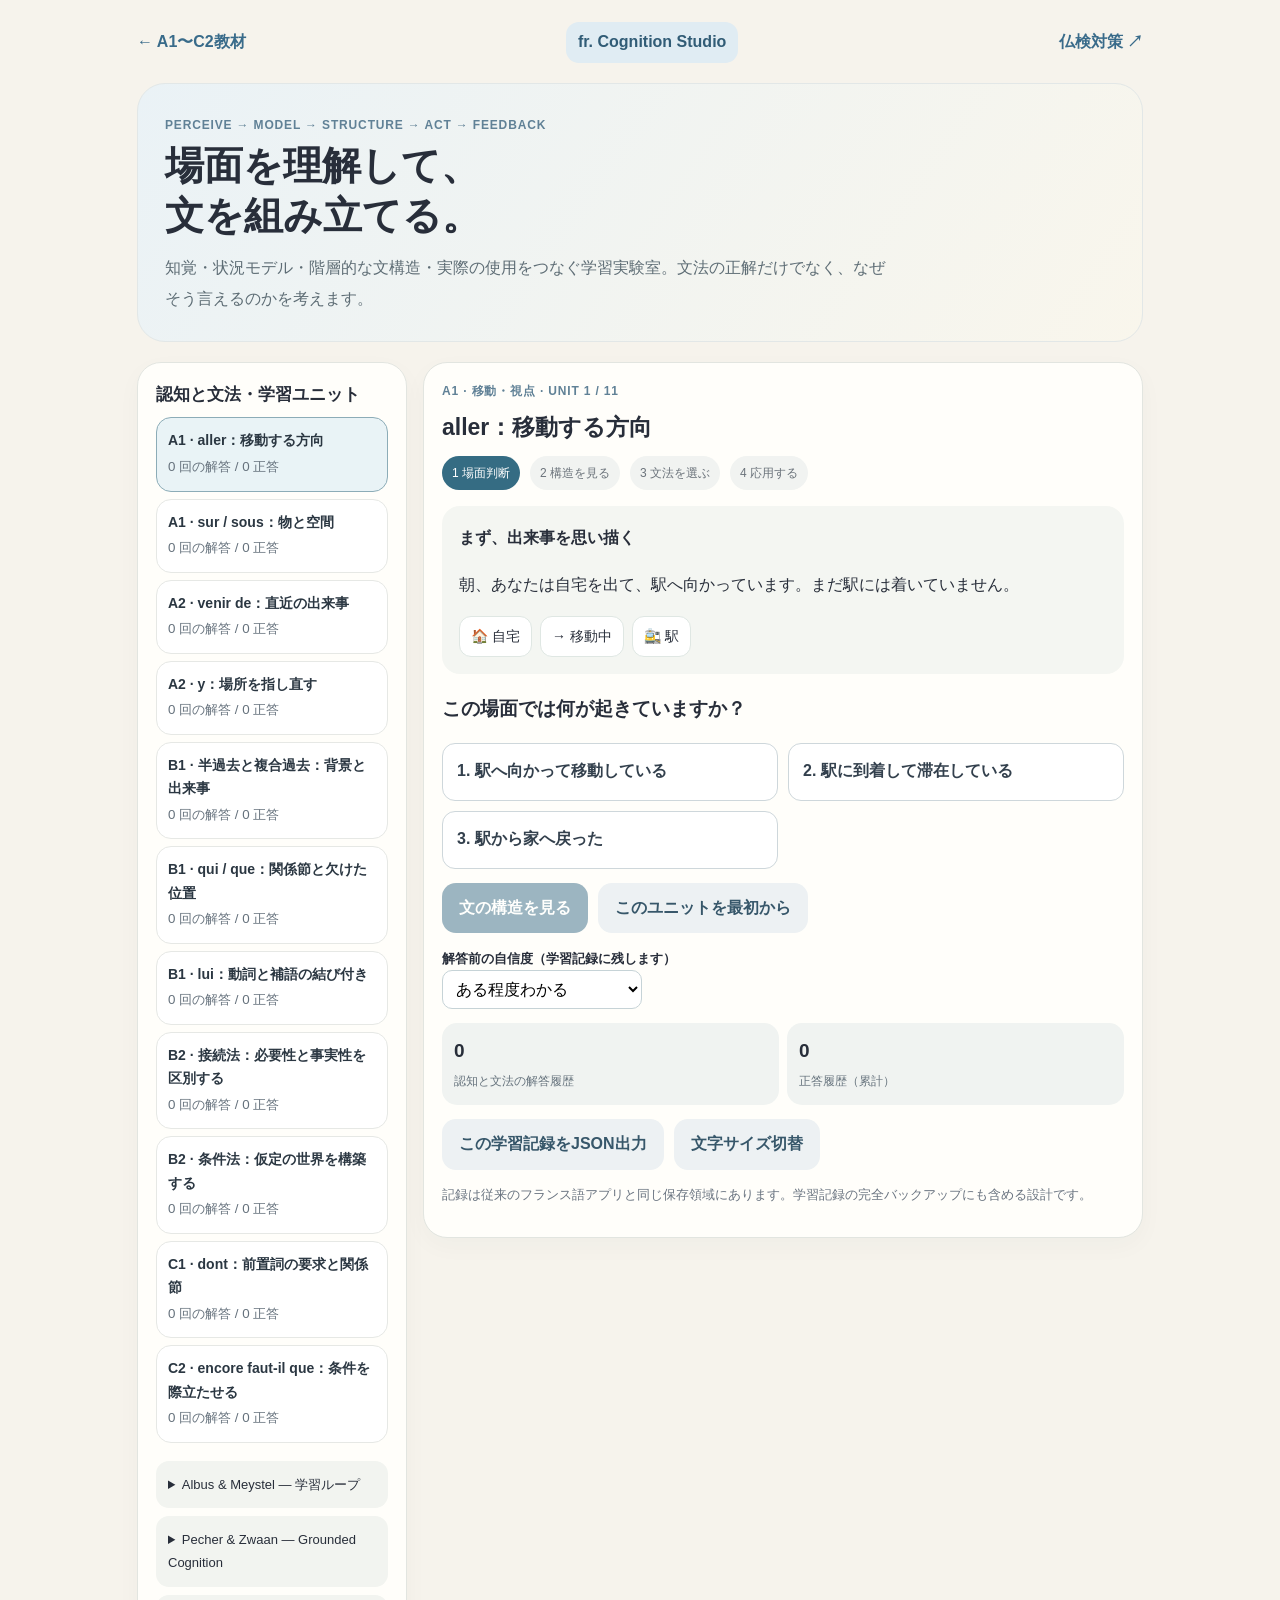
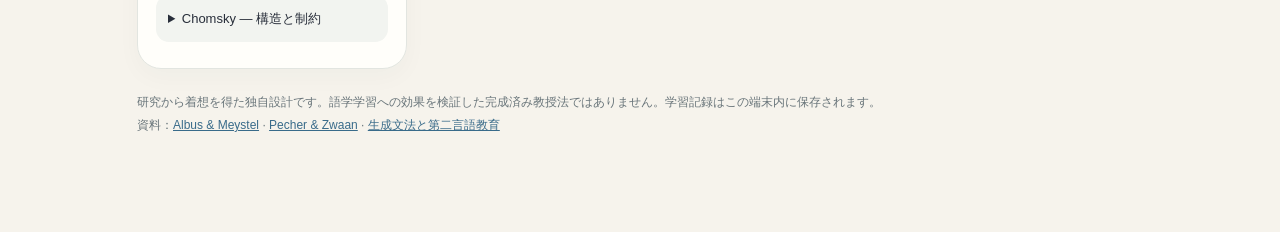
==== cognition.html @ 65e07140 "Add grounded, generative, feedback-loop Cognition Studio v0.7" ====
<!doctype html>
<html lang="ja"><head><meta charset="utf-8"><meta name="viewport" content="width=device-width, initial-scale=1, viewport-fit=cover">
<meta name="theme-color" content="#f6f3ec"><meta name="apple-mobile-web-app-capable" content="yes">
<meta name="apple-mobile-web-app-title" content="French Lab"><title>認知と文法 | French Structure Lab</title>
<link rel="manifest" href="./manifest.webmanifest"><link rel="apple-touch-icon" href="./icon-192.png"><link rel="stylesheet" href="./styles.css">
<style>
.cognition-shell{max-width:1050px;margin:0 auto;padding:22px 22px 95px}.cog-nav,.cog-actions,.cog-choice-grid,.cog-stats,.cog-step-row,.cog-tree-branches{display:flex;gap:10px;flex-wrap:wrap}.cog-nav{align-items:center;justify-content:space-between;margin-bottom:20px}.cog-nav a{color:#396b8a;text-decoration:none;font-weight:750}.cog-mark{border-radius:13px;background:#e0ecf3;color:#315c76;padding:7px 12px;font-weight:800}.cog-hero{background:linear-gradient(125deg,#eaf2f6,#f9f6ec);border:1px solid #e2e7e7;padding:27px;border-radius:28px;margin:12px 0 20px}.cog-hero h1{font-size:clamp(25px,4.5vw,39px);margin:4px 0 12px;line-height:1.28}.cog-hero p{color:#5e6d75;max-width:720px;margin:0;line-height:1.9}.cog-layout{display:grid;grid-template-columns:270px minmax(0,1fr);gap:16px;align-items:start}.cog-panel{background:#fffefa;border:1px solid #e2e5e0;border-radius:24px;padding:18px;box-shadow:0 8px 24px #24313c08}.cog-sidebar{position:sticky;top:12px}.cog-sidebar h2{font-size:17px;margin:0 0 8px}.cog-lesson{display:block;width:100%;text-align:left;border:1px solid #e6e8e5;border-radius:15px;padding:11px;margin:7px 0;background:white;color:#2b3742}.cog-lesson.active{background:#e9f3f6;border-color:#8cacb7}.cog-lesson strong{display:block;font-size:14px}.cog-lesson small{color:#65717c}.cog-stats{margin:14px 0;gap:8px}.cog-stat{background:#f0f3f1;border-radius:15px;padding:12px;flex:1;min-width:110px}.cog-stat b{display:block;font-size:19px}.cog-stat span{font-size:12px;color:#66737d}.cog-step{padding:7px 10px;border-radius:999px;background:#f1f3f1;color:#6b737b;font-size:12px}.cog-step.current{background:#356c83;color:white}.cog-step.done{background:#e4f1e9;color:#356848}.cog-eyebrow{font-size:12px;letter-spacing:.07em;color:#608196;font-weight:760}.cog-title{font-size:23px;margin:10px 0 12px;line-height:1.45}.cog-scene{background:#f4f6f2;padding:17px;border-radius:18px;margin:16px 0;line-height:1.9}.cog-route{display:flex;gap:8px;flex-wrap:wrap;align-items:center;margin-top:14px}.cog-route span{background:white;border:1px solid #dfe7e3;border-radius:12px;padding:6px 11px;font-size:14px}.cog-choice-grid{display:grid;grid-template-columns:repeat(2,minmax(0,1fr));margin:14px 0}.cog-choice{font-weight:620;text-align:left;padding:14px;background:white;border:1px solid #ced7db;border-radius:13px;color:#33404d;min-height:58px}.cog-choice:disabled{opacity:.85;cursor:default}.cog-choice.correct{border-color:#6eab8d;background:#edf8ef}.cog-choice.wrong{border-color:#cf8c87;background:#fff0ef}.cog-feedback{padding:15px;border-radius:17px;background:#e9f2f2;margin:15px 0;line-height:1.85}.cog-feedback.bad{background:#fff2e9}.cog-tree{border:1px solid #bfd2dc;padding:14px;border-radius:19px;background:#f4f8fb;margin:16px 0}.cog-tree-title{text-align:center;font-weight:800;padding:6px}.cog-tree-branches{justify-content:center}.cog-node{flex:1;min-width:150px;background:white;border:1px solid #cddde6;border-radius:13px;padding:12px}.cog-node strong{display:block;color:#3c6985;font-size:13px}.cog-node span{font-size:16px}.cog-nested{margin-top:10px;border-left:3px solid #93aec0;padding:8px 12px;background:#edf3f7;border-radius:8px;font-size:13px}.cog-question{font-size:23px;font-weight:680;line-height:1.65;margin:18px 0}.cog-note{color:#6a7480;font-size:13px;line-height:1.8}.cog-btn{border:none;border-radius:14px;padding:12px 17px;background:#3b6d87;color:white;font-weight:750}.cog-btn.secondary{background:#edf1f3;color:#37576a}.cog-btn:disabled{opacity:.5;cursor:not-allowed}.cog-mini-label{font-size:13px;margin-top:15px;display:block;font-weight:700}.cog-confidence{padding:9px;border-radius:10px;border:1px solid #c6d3d7;background:white;min-width:200px}.cog-footer{color:#69757a;margin-top:22px;font-size:12px;line-height:1.9}.cog-footer a{color:#396b8a}.cog-badge{display:inline-block;background:#e7efeb;padding:5px 10px;border-radius:999px;font-size:12px}.cog-empty{padding:22px;text-align:center;color:#6b737b}.cog-large .cog-choice,.cog-large .cog-scene,.cog-large .cog-node,.cog-large .cog-feedback{font-size:19px}.cog-large .cog-question{font-size:29px}.cog-principles{margin-top:18px;font-size:13px;line-height:1.8}.cog-principles details{background:#f2f4f0;border-radius:13px;padding:12px;margin:8px 0}@media(max-width:760px){.cog-layout{grid-template-columns:1fr}.cog-sidebar{position:static}.cog-lesson-grid{display:grid;grid-template-columns:repeat(2,minmax(0,1fr));gap:6px}.cog-lesson{margin:2px 0}.cognition-shell{padding:14px 12px 90px}.cog-panel{padding:15px}.cog-hero{padding:18px}.cog-choice-grid{grid-template-columns:1fr}.cog-title{font-size:20px}.cog-question{font-size:21px}}@media(max-width:380px){.cog-lesson-grid{grid-template-columns:1fr}}
</style></head><body><div class="cognition-shell"><nav class="cog-nav"><a href="./index.html">← A1〜C2教材</a><span class="cog-mark">fr. Cognition Studio</span><a href="./exam.html">仏検対策 ↗</a></nav>
<section class="cog-hero"><span class="cog-eyebrow">PERCEIVE → MODEL → STRUCTURE → ACT → FEEDBACK</span><h1>場面を理解して、<br>文を組み立てる。</h1><p>知覚・状況モデル・階層的な文構造・実際の使用をつなぐ学習実験室。文法の正解だけでなく、なぜそう言えるのかを考えます。</p></section>
<div class="cog-layout"><aside class="cog-panel cog-sidebar"><h2>認知と文法・学習ユニット</h2><div id="lessonList" class="cog-lesson-grid"></div><div class="cog-principles">
<details><summary>Albus &amp; Meystel — 学習ループ</summary><p>感覚入力を読み取り、世界のモデルを作り、重要な情報を判断し、行動を選び、結果で更新するモデルを教材設計に応用します。人間の脳の処理を忠実に再現するものではありません。</p></details>
<details><summary>Pecher &amp; Zwaan — Grounded Cognition</summary><p>意味を感覚・身体・状況・社会的な文脈に結び付けて考える研究を、場面推定と視点変更の課題に応用します。すべての概念が身体感覚だけで理解できるという立場は取りません。</p></details>
<details><summary>Chomsky — 構造と制約</summary><p>文を主語句・述部・補文などの階層として示し、代名詞や関係節の依存関係を確かめます。これは生成文法から着想を得た教材で、生成文法全体や生得説を証明するものではありません。</p></details></div></aside>
<main class="cog-panel" id="cogMain" aria-live="polite"></main></div>
<footer class="cog-footer">研究から着想を得た独自設計です。語学学習への効果を検証した完成済み教授法ではありません。学習記録はこの端末内に保存されます。<br>
資料：<a href="https://www.nist.gov/publications/engineering-mind-introduction-science-intelligent-systems" target="_blank" rel="noopener">Albus &amp; Meystel</a> ·
<a href="https://www.cambridge.org/core/books/grounding-cognition/E322E21124B7DEB879293E6F64DEC70B" target="_blank" rel="noopener">Pecher &amp; Zwaan</a> ·
<a href="https://www.cambridge.org/core/services/aop-cambridge-core/content/view/EB424744392C0A6BBF40671EAF3527FD/9781139524605c2_p25-48_CBO.pdf/universal_grammar_and_the_learning_and_teaching_of_second_languages.pdf" target="_blank" rel="noopener">生成文法と第二言語教育</a>
</footer></div><script id="lessonData" type="application/json">[{"id":"a1-aller","level":"A1","title":"aller：移動する方向","focus":"移動・視点","scene":"朝、あなたは自宅を出て、駅へ向かっています。まだ駅には着いていません。","sceneEn":"You leave home and are heading toward the station. You have not arrived.","route":["🏠 自宅","→ 移動中","🚉 駅"],"world":["駅へ向かって移動している","駅に到着して滞在している","駅から家へ戻った"],"worldCorrect":0,"worldWhy":"出発地・移動方向・到着の有無を区別します。aller はある地点へ向かう運動を表し、位置にいることとは異なります。","subject":"Je","verb":"vais à la gare","inner":"[動詞 vais] ＋ [方向を示す前置詞句 à la gare]","rule":"主語 je と動詞 aller の現在形 vais が対応します。文は単語を順に並べるだけでなく、主語句と述部で構成されます。","test":"Je ___ à la gare.","options":["vais","va","allons","vont"],"answer":0,"testWhy":"je の現在形は vais。va は il/elle、allons は nous、vont は ils/elles に対応します。","transfer":"今度は友人と一緒に駅へ向かいます。","transferQ":"Nous ___ à la gare.","transferOptions":["vais","allez","allons","vont"],"transferAnswer":2,"transferWhy":"状況の方向は同じでも、主語を nous に変えると動詞は allons に変わります。"},{"id":"a1-sur","level":"A1","title":"sur / sous：物と空間","focus":"空間の関係","scene":"本は机の上に置いてあります。机の中や下にはありません。","sceneEn":"A book lies on top of a table, not below or inside it.","route":["📗 本","⬇ 接触","🪑 机の上面"],"world":["本は机の上にある","本は机の下にある","本は机の内部にある"],"worldCorrect":0,"worldWhy":"位置関係を頭の中で作ってから前置詞を選びます。視覚的な配置を使いますが、実際に身体を動かすことを必須にはしません。","subject":"Le livre","verb":"est sur la table","inner":"[être] ＋ [位置を示す前置詞句 sur la table]","rule":"sur はこの文で「上に」を表す前置詞です。前置詞句全体が位置の情報を担います。","test":"Le livre est ___ la table.","options":["sous","sur","dans","de"],"answer":1,"testWhy":"机の上面に置かれているので sur。sous は下、dans は内部を表します。","transfer":"今度は猫が椅子の下にいます。","transferQ":"Le chat est ___ la chaise.","transferOptions":["sur","vers","sous","chez"],"transferAnswer":2,"transferWhy":"空間関係が「下」に変わるので sous を使います。"},{"id":"a2-venir-de","level":"A2","title":"venir de：直近の出来事","focus":"時間・視点","scene":"マリーは数秒前にドアを閉めたところです。今はもう閉まっています。","sceneEn":"Marie closed the door a few seconds ago. It is now closed.","route":["🚪 開いていた","→ 閉めた","● 今"],"world":["今まさに閉め終えた","明日ドアを閉めるつもり","毎日ドアを閉めている"],"worldCorrect":0,"worldWhy":"行為の時間的位置を、過去の一点と現在の関係から把握します。venir de + 不定詞 は「〜したところ」を表します。","subject":"Marie","verb":"vient de fermer la porte","inner":"[vient de] ＋ [不定詞 fermer] ＋ [目的語 la porte]","rule":"venir de は直近の過去を表す構文です。この用法は「どこかから来る」という空間移動の意味ではありません。","test":"Marie ___ de fermer la porte.","options":["va","vient","veut","est"],"answer":1,"testWhy":"venir de + 不定詞 の venir は主語 Marie に合わせて vient となります。","transfer":"自分たちが、ちょうど作業を終えたと伝えます。","transferQ":"Nous ___ de terminer.","transferOptions":["venons","allons","sommes","voulons"],"transferAnswer":0,"transferWhy":"主語 nous なので venons de + 不定詞 を使います。"},{"id":"a2-y","level":"A2","title":"y：場所を指し直す","focus":"参照・場所","scene":"以前行ったパリへ、明日もう一度行く予定です。会話ではすでに「パリ」という場所が共有されています。","sceneEn":"You plan to return to Paris tomorrow. Both speakers already know the place being discussed.","route":["🧑 話し手","→ 明日","🇫🇷 Paris"],"world":["すでに話題になった場所を再び指す","人に手紙を渡す","一部の数量を取り出す"],"worldCorrect":0,"worldWhy":"y の参照先は前に出てきた場所 à Paris です。参照する対象を頭の中で保持します。","subject":"J’","verb":"y retourne demain","inner":"[場所代名詞 y] ＋ [動詞 retourne]","rule":"y は多くの場合 à + 場所などを受けます。ここでは Je retourne à Paris → J’y retourne と言い換えます。","test":"Je retourne à Paris. J’___ retourne demain.","options":["en","y","le","lui"],"answer":1,"testWhy":"à Paris を受ける場所代名詞は y。en は一般に de + 名詞句や数量などを受け、lui は間接目的語の人を受けます。","transfer":"今度はリヨンへ行く話です。","transferQ":"Nous allons à Lyon. Nous ___ allons demain.","transferOptions":["les","lui","en","y"],"transferAnswer":3,"transferWhy":"à Lyon を受ける y は活用動詞 allons の前に置かれます。"},{"id":"b1-aspect","level":"B1","title":"半過去と複合過去：背景と出来事","focus":"時間の構造","scene":"あなたが部屋に入った、その瞬間にも彼女はずっと読書していました。","sceneEn":"She was already reading when you entered the room.","route":["📖 読書が続く","● 入室","📖 読書が続く"],"world":["読書中に入室という出来事が起きた","入室のあとで読書を始めた","読書と入室がどちらも明日の予定だ"],"worldCorrect":0,"worldWhy":"時間軸に「継続していた背景」と「一点の出来事」を同時に置きます。","subject":"Quand je suis entré","verb":"elle lisait","inner":"[従属節：入室した出来事] ＋ [主節：進行中の背景]","rule":"ここでは入室を複合過去 suis entré、すでに進んでいた読書を半過去 lisait で表します。ただし時制選択は文脈と視点に依存します。","test":"Quand je suis entré, elle ___ son livre.","options":["lira","lisait","lit","aura lu"],"answer":1,"testWhy":"入室時にも読書が続いていたという状況なので、背景を表す半過去 lisait が適切です。","transfer":"読書が続いている間に、電話が一度鳴った場面です。","transferQ":"Elle lisait quand le téléphone ___.","transferOptions":["sonnera","sonnait","a sonné","sonne"],"transferAnswer":2,"transferWhy":"継続的な背景 lisait の途中で一度鳴った出来事を複合過去 a sonné で表します。"},{"id":"b1-relative","level":"B1","title":"qui / que：関係節と欠けた位置","focus":"階層・統語","scene":"あなたが面白いと思った小説は、友人があなたに薦めてくれた本です。","sceneEn":"The interesting novel is the one your friend recommended to you.","route":["📕 le roman","↙ 何を薦めた？","👤 tu m’as conseillé __"],"world":["薦めた対象が小説である","小説が誰かを推薦した","小説が場所を表す"],"worldCorrect":0,"worldWhy":"主節の主語である小説が、関係節の中では conseiller の直接目的語に当たることを区別します。","subject":"Le roman que tu m’as conseillé","verb":"est passionnant","inner":"[名詞句 le roman [関係節 que tu m’as conseillé __]] ＋ [述部 est passionnant]","rule":"関係節の内部には「何を薦めたのか」という直接目的語の位置があります。主語に相当する qui と、直接目的語に相当する que を構造で区別します。","test":"Le roman ___ tu m’as conseillé est passionnant.","options":["dont","qui","que","où"],"answer":2,"testWhy":"tu が薦めた対象を指す直接目的語なので que。qui はこの文の関係節主語には対応しません。","transfer":"今度は人物が自分で話している場面です。","transferQ":"La personne ___ parle est ma sœur.","transferOptions":["qui","que","dont","où"],"transferAnswer":0,"transferWhy":"関係節内で話す人が主語なので qui を使います。"},{"id":"b1-lui","level":"B1","title":"lui：動詞と補語の結び付き","focus":"代名詞の統語","scene":"あなたは昨日ポールに話しかけたかったが、実際にはまだ彼に話していません。","sceneEn":"You still have not spoken to Paul, though you wanted to.","route":["🧑 私","parler à","👤 Paul"],"world":["話す相手を間接目的語で示す","本を直接目的語で示す","場所を y で示す"],"worldCorrect":0,"worldWhy":"parler à Paul の à Paul は「誰に」に当たる補語です。人の間接目的語をどこで受けるか追います。","subject":"Je","verb":"ne lui ai pas encore parlé","inner":"[ne] [間接目的語 lui] [助動詞 ai] [pas encore] [過去分詞 parlé]","rule":"複合過去で間接目的語代名詞 lui は助動詞の前に置かれます。否定 ne...pas はここでは活用した助動詞を挟みます。","test":"Je ne ___ ai pas encore parlé.","options":["le","lui","y","en"],"answer":1,"testWhy":"parler à Paul → lui parler。直接目的語 le ではなく間接目的語 lui を使います。","transfer":"今度はポールに昨日手紙を書いたことを伝えます。","transferQ":"Je ___ ai écrit hier.","transferOptions":["en","le","lui","y"],"transferAnswer":2,"transferWhy":"écrire à Paul → lui écrire。書いた対象が手紙、相手がポールです。"},{"id":"b2-subj","level":"B2","title":"接続法：必要性と事実性を区別する","focus":"法・話者の態度","scene":"友人に『明日は必ず来てほしい』と伝えています。単なる予定の説明ではありません。","sceneEn":"You are expressing a requirement that your friend come tomorrow, not simply describing a scheduled fact.","route":["🎯 必要性","→ 主節","来ることを求める"],"world":["来ることを必要条件として求める","来たという事実だけを報告する","過去の反復行為を述べる"],"worldCorrect":0,"worldWhy":"話者の必要性・要求という態度を、従属節の出来事の実現状況と区別します。","subject":"Il","verb":"faut que tu viennes demain","inner":"[主節 Il faut] ＋ [補文 que [tu viennes demain]]","rule":"非人称表現 il faut que の後は通常、接続法です。Chomsky的な構造表示では主節と補文を分けて扱いますが、教育上の分類であり理論の直接証明ではありません。","test":"Il faut que tu ___ demain.","options":["viendras","viens","viennes","viendrais"],"answer":2,"testWhy":"il faut que の補文には venir の接続法現在 viennes を使います。","transfer":"今度は『彼は疲れているのに働き続ける』という譲歩です。","transferQ":"Bien qu’il ___ fatigué, il continue.","transferOptions":["est","soit","sera","serait"],"transferAnswer":1,"transferWhy":"bien que は通常接続法を導き、être の接続法現在は soit です。"},{"id":"b2-conditional","level":"B2","title":"条件法：仮定の世界を構築する","focus":"可能世界・時制","scene":"今は忙しくて旅行に行けません。もし時間があれば出発するのに、と想像します。","sceneEn":"You are busy now and cannot travel, but imagine having enough time.","route":["現実：忙しい","⇢ 仮定世界","旅行に出発"],"world":["現在の事実と異なる状況を仮定する","確実な明日の予定を述べる","昨日実際に出発したと報告する"],"worldCorrect":0,"worldWhy":"現実と仮定の二つの状況モデルを区別します。状況モデルの違いが時制・法の選択に関係します。","subject":"Si j’avais du temps","verb":"je partirais","inner":"[条件節 si ＋ 半過去 avais] ＋ [帰結節 条件法現在 partirais]","rule":"現在の反事実的仮定では、典型的に si + 半過去、帰結節に条件法現在を使います。","test":"Si j’avais du temps, je ___.","options":["partirai","partais","partirais","suis parti"],"answer":2,"testWhy":"現在の非現実的な仮定の帰結なので partirais が適切です。partirai は単純未来です。","transfer":"今、私たちにもっと時間があれば美術館へ行けると想像します。","transferQ":"Si nous avions plus de temps, nous ___ au musée.","transferOptions":["irons","allons","allions","irions"],"transferAnswer":3,"transferWhy":"仮定節 avions（半過去）に対応し、帰結に aller の条件法現在 irions を使います。"},{"id":"c1-dont","level":"C1","title":"dont：前置詞の要求と関係節","focus":"統語依存","scene":"あなたが話題にしているプロジェクトについて、計画がとても野心的だと伝えます。","sceneEn":"You describe the project you are talking about as ambitious.","route":["📁 le projet","parler de __","💬 話題"],"world":["parler de の de に対応する対象を関係化する","誰が話すかを関係化する","場所を関係化する"],"worldCorrect":0,"worldWhy":"動詞 parler がここでは de を要求することを把握し、その依存関係を保ちます。","subject":"Le projet dont je parle","verb":"est ambitieux","inner":"[名詞句 le projet [関係節 dont je parle __]] ＋ [述部 est ambitieux]","rule":"parler de ce projet の de ce projet を関係化すると dont を使えます。語順だけでなく、動詞と補語の関係が手掛かりです。","test":"Le projet ___ je parle est ambitieux.","options":["que","dont","qui","où"],"answer":1,"testWhy":"parler de → dont。que は直接目的語であり、ここで要求される de を表せません。","transfer":"ある女性が忘れられない決定について語ります。","transferQ":"La décision ___ elle se souvient a changé sa vie.","transferOptions":["dont","où","qui","que"],"transferAnswer":0,"transferWhy":"se souvenir de cette décision → dont elle se souvient。de に対応する関係代名詞が必要です。"},{"id":"c2-encore","level":"C2","title":"encore faut-il que：条件を際立たせる","focus":"論証・補文構造","scene":"研究の結果は期待できそうですが、方法が信頼できなければ結論は出せません。","sceneEn":"Research results look promising, but a reliable method is still required.","route":["📈 有望な結果","＋ 必要条件","🔬 方法の信頼性"],"world":["主張に不可欠な条件を追加する","結論が無条件に確実だと断定する","過去の事実だけを列挙する"],"worldCorrect":0,"worldWhy":"言語表現を、議論上の『必要条件の提示』という役割に結び付けます。","subject":"Encore faut-il","verb":"que la méthode soit fiable","inner":"[主節：倒置された encore faut-il] ＋ [補文 que la méthode soit fiable]","rule":"encore faut-il que は『さらに〜であることが必要だ』と条件を付ける表現です。補文には通常接続法を用います。","test":"Encore faut-il que la méthode ___ fiable.","options":["est","sera","soit","serait"],"answer":2,"testWhy":"faut-il que に続く補文は接続法で、être の接続法現在は soit です。","transfer":"今度は、結果が再現可能であることが必要条件です。","transferQ":"Encore faut-il que les résultats ___ reproductibles.","transferOptions":["sont","soient","seront","seraient"],"transferAnswer":1,"transferWhy":"補文の主語 les résultats は複数なので、接続法現在 soient を使います。"}]</script><script>
"use strict";
(function(){
var KEY="french-structure-lab:v1:";
var lessons=JSON.parse(document.getElementById("lessonData").textContent);
var byId={};lessons.forEach(function(x){byId[x.id]=x});
function read(k,f){try{var v=localStorage.getItem(KEY+k);return v?JSON.parse(v):f}catch(e){return f}}
function save(k,v){try{localStorage.setItem(KEY+k,JSON.stringify(v));return true}catch(e){return false}}
function e(s){return String(s==null?"":s).replace(/[&<>"']/g,function(c){return {"&":"&amp;","<":"&lt;",">":"&gt;",'"':"&quot;","'":"&#39;"}[c]})}
var log=read("cognitionAttempts",[]);if(!Array.isArray(log))log=[];
var active=read("cognitionActive",null);
if(!active||!byId[active.id]||active.step<0||active.step>4){active={id:lessons[0].id,step:0,selected:null,confidence:"medium"}}
var main=document.getElementById("cogMain");
function current(){return byId[active.id]}
function persist(){save("cognitionActive",active)}
function eventsFor(id){return log.filter(function(x){return x.id===id})}
function renderList(){var html="";lessons.forEach(function(l){var a=eventsFor(l.id),pass=a.filter(function(x){return x.correct}).length;html+='<button type="button" class="cog-lesson'+(active.id===l.id?' active':'')+'" data-lesson="'+e(l.id)+'"><strong>'+e(l.level)+' · '+e(l.title)+'</strong><small>'+a.length+' 回の解答 / '+pass+' 正答</small></button>'});document.getElementById("lessonList").innerHTML=html}
function choices(options,correct){var out='<div class="cog-choice-grid">';options.forEach(function(s,i){var chosen=active.selected===i;var cls=active.selected===null?"":i===correct?" correct":chosen?" wrong":"";out+='<button type="button" data-choice="'+i+'" class="cog-choice'+cls+'" '+(active.selected!==null?"disabled":"")+'> '+(i+1)+'. '+e(s)+'</button>'});return out+'</div>'}
function steps(){var labels=["場面判断","構造を見る","文法を選ぶ","応用する"];return '<div class="cog-step-row">'+labels.map(function(v,i){return '<span class="cog-step'+(active.step===i?' current':i<active.step?' done':'')+'">'+(i+1)+' '+v+'</span>'}).join("")+'</div>'}
function feedback(correct,why){if(active.selected===null)return "";var ok=active.selected===correct;return '<div role="status" class="cog-feedback'+(ok?'':' bad')+'"><strong>'+(ok?'✓ 状況・構造の判断が合っています':'↺ ここは再確認しましょう')+'</strong><div>'+e(why)+'</div></div>'}
function nextButton(label){return '<div class="cog-actions"><button type="button" class="cog-btn" id="cogNext" '+(active.step!==1&&active.selected===null?"disabled":"")+'>'+e(label)+'</button><button type="button" class="cog-btn secondary" id="cogReset">このユニットを最初から</button></div>'}
function recommendation(){
  var recent=eventsFor(active.id).slice(-3);
  if(recent.some(function(x){return !x.correct||x.confidence==="low"}))return {id:active.id,reason:"このユニットに誤答または低い自信度が記録されました。少し間隔を置いて再挑戦してください。"};
  var unseen=lessons.find(function(x){return eventsFor(x.id).length===0});
  if(unseen)return {id:unseen.id,reason:"まだ学んでいない構造を次に試します。"};
  var oldest=lessons.slice().sort(function(a,b){var ax=eventsFor(a.id).slice(-1)[0],bx=eventsFor(b.id).slice(-1)[0];return String(ax&&ax.at||"").localeCompare(String(bx&&bx.at||""))})[0];
  return {id:oldest.id,reason:"最後の練習から最も時間が経ったユニットを復習します。"};
}
function summary(){var a=eventsFor(active.id),latest=a.slice(-3),success=latest.filter(function(x){return x.correct}).length,rec=recommendation();return '<div class="cog-eyebrow">LESSON COMPLETED</div><h2 class="cog-title">状況から文の構造へ</h2><p>このユニットは終了しました。場面判断、文法選択、別場面への応用を記録しました。</p><div class="cog-stats"><div class="cog-stat"><b>'+latest.length+'</b><span>今回の記録件数</span></div><div class="cog-stat"><b>'+success+'</b><span>直近3件の正答</span></div></div><p class="cog-note">単発の正答率は語学能力や理論の正しさの証拠ではありません。誤答・自信度を振り返り、後日異なる場面で再挑戦してください。</p><div class="cog-feedback"><strong>次の学習提案（ルールベース）</strong><p>'+e(rec.reason)+'</p></div><div class="cog-actions"><button type="button" class="cog-btn" data-lesson="'+e(rec.id)+'">推薦された練習へ</button><button type="button" class="cog-btn secondary" id="cogReset">もう一度練習</button><button type="button" class="cog-btn secondary" id="cogDownload">記録JSONを書き出す</button></div>'}
function tree(l){return '<div class="cog-tree"><div class="cog-tree-title">文 (Clause) ─ 意味のあるまとまりで読む</div><div class="cog-tree-branches"><div class="cog-node"><strong>主語句・先行する句</strong><span>'+e(l.subject)+'</span></div><div class="cog-node"><strong>述部・補文</strong><span>'+e(l.verb)+'</span></div></div><div class="cog-nested">'+e(l.inner)+'</div></div>'}
function render(){
var l=current();renderList();document.body.classList.toggle("cog-large",read("largeText",false)===true);
var h='<div class="cog-eyebrow">'+e(l.level)+' · '+e(l.focus)+' · UNIT '+(lessons.indexOf(l)+1)+' / '+lessons.length+'</div><h2 class="cog-title">'+e(l.title)+'</h2>'+steps();
if(active.step===0){h+='<div class="cog-scene"><strong>まず、出来事を思い描く</strong><p>'+e(l.scene)+'</p><div class="cog-route">'+l.route.map(function(p){return '<span>'+e(p)+'</span>'}).join("")+'</div></div><h3>この場面では何が起きていますか？</h3>'+choices(l.world,l.worldCorrect)+feedback(l.worldCorrect,l.worldWhy)+nextButton("文の構造を見る")}
else if(active.step===1){h+='<p class="cog-note">Chomskyの生成文法に着想を得て、単語の並びではなく句・節の関係を表示します。下の構造は学習用の簡略図です。</p>'+tree(l)+'<div class="cog-feedback"><strong>構造のポイント</strong><p>'+e(l.rule)+'</p></div>'+nextButton("文法の選択に進む")}
else if(active.step===2){h+='<div class="cog-scene"><strong>意味から形式へ</strong><p>'+e(l.scene)+'</p></div><p class="cog-question">'+e(l.test)+'</p>'+choices(l.options,l.answer)+feedback(l.answer,l.testWhy)+nextButton("別の場面で使う")}
else if(active.step===3){h+='<div class="cog-scene"><strong>転移・一般化を試す</strong><p>'+e(l.transfer)+'</p></div><p class="cog-question">'+e(l.transferQ)+'</p>'+choices(l.transferOptions,l.transferAnswer)+feedback(l.transferAnswer,l.transferWhy)+nextButton("学習を記録して終了")}
else h+=summary();
if([0,2,3].includes(active.step)&&active.selected===null)h+='<label class="cog-mini-label" for="confidence">解答前の自信度（学習記録に残します）</label><select id="confidence" class="cog-confidence"><option value="low">まだ曖昧</option><option value="medium">ある程度わかる</option><option value="high">自信あり</option></select>';
var total=log.length,right=log.filter(function(x){return x.correct}).length;
h+='<div class="cog-stats"><div class="cog-stat"><b>'+total+'</b><span>認知と文法の解答履歴</span></div><div class="cog-stat"><b>'+right+'</b><span>正答履歴（累計）</span></div></div><div class="cog-actions"><button type="button" class="cog-btn secondary" id="cogDownload">この学習記録をJSON出力</button><button type="button" class="cog-btn secondary" id="cogFont">文字サイズ切替</button></div><p class="cog-note">記録は従来のフランス語アプリと同じ保存領域にあります。学習記録の完全バックアップにも含める設計です。</p>';
main.innerHTML=h;
var confidence=document.getElementById("confidence");if(confidence)confidence.value=active.confidence||"medium";
}
document.addEventListener("change",function(ev){if(ev.target.id==="confidence"){active.confidence=ev.target.value;persist()}});
document.addEventListener("click",function(ev){
var btn=ev.target.closest("button");if(!btn)return;
if(btn.dataset.lesson){active={id:btn.dataset.lesson,step:0,selected:null,confidence:"medium"};persist();render();return}
if(btn.dataset.choice!==undefined){
 if(active.selected!==null)return;var l=current(),step=active.step;
 if(step!==0&&step!==2&&step!==3)return;
 var selected=Number(btn.dataset.choice),key=step===0?l.worldCorrect:step===2?l.answer:l.transferAnswer;
 active.selected=selected;
 log.push({id:l.id,level:l.level,stage:step===0?"world":step===2?"form":"transfer",correct:selected===key,selected:selected,expected:key,confidence:active.confidence||"medium",at:new Date().toISOString()});
 log=log.slice(-1800);save("cognitionAttempts",log);persist();render();return
}
if(btn.id==="cogNext"){if(active.step!==1&&active.selected===null)return;active.step=Math.min(4,active.step+1);active.selected=null;active.confidence="medium";persist();render();return}
if(btn.id==="cogReset"){active.step=0;active.selected=null;active.confidence="medium";persist();render();return}
if(btn.id==="cogFont"){save("largeText",!read("largeText",false));render();return}
if(btn.id==="cogDownload"){
 var data={schemaVersion:"1.0",type:"fsl-cognition-record",exportedAt:new Date().toISOString(),attempts:log,active:active};var blob=new Blob([JSON.stringify(data,null,2)],{type:"application/json"}),url=URL.createObjectURL(blob),a=document.createElement("a");a.href=url;a.download="french-cognition-history.json";document.body.appendChild(a);a.click();a.remove();setTimeout(function(){URL.revokeObjectURL(url)},2000);
}
});
persist();render();
})();
</script></body></html>
---- styles.css ----
:root { --paper:#f6f3ec; --panel:#fffefa; --card:#ffffff; --ink:#282e3a; --muted:#65707b; --border:#e4e5df; --blue:#4874a4; --blue-soft:#e9f1f8; --teal:#337f70; --teal-soft:#e8f5f0; --amber:#a97431; --amber-soft:#fff3df; --rose:#a94e55; --rose-soft:#fdf0ee; --shadow: 0 9px 32px rgba(49,65,76,.045); }
* { box-sizing:border-box }
html { scroll-behavior:smooth }
body { margin:0; min-width:320px; color:var(--ink); background:var(--paper); font-family:-apple-system,BlinkMacSystemFont,"Hiragino Kaku Gothic ProN","Hiragino Sans", "Yu Gothic", "Segoe UI",sans-serif; line-height:1.67; -webkit-font-smoothing:antialiased }
button,select,textarea,input { font:inherit; }
button { cursor:pointer; touch-action:manipulation }
button:focus-visible, input:focus-visible, select:focus-visible, textarea:focus-visible { outline:3px solid #83addb; outline-offset:2px }
.app-shell { max-width:1080px; margin:0 auto; padding:24px 32px 70px }
.site-header,.brand-area,.header-actions,.main-nav,.section-head,.between,.pills,.pill-group,.actions,.example-head,.status-row { display:flex; align-items:center }
.site-header { justify-content:space-between; gap:14px; margin-bottom:26px }
.brand-area { gap:14px }
.brand-symbol { width:49px; height:49px; border-radius:17px; background:#dae9ed; color:#264d66; display:flex; align-items:center; justify-content:center; font-weight:900; font-size:27px; letter-spacing:-3px; }
.brand-symbol span { color:#bf784d }
.brand-title { display:flex; flex-direction:column; line-height:1.36 }
.brand-title strong { font-size:17px; letter-spacing:-.2px }
.brand-title span { color:var(--muted); font-size:12px; letter-spacing:.1px }
.header-actions { gap:12px }
.saved-status { color:var(--teal); font-size:12px; white-space:nowrap }
.language-btn,.ghost-btn,.small-btn { border:1px solid var(--border); background:var(--panel); color:var(--ink); border-radius:12px; padding:8px 13px; }
.language-btn { font-size:12px; font-weight:750 }
.hero { display:flex; align-items:flex-end; justify-content:space-between; gap:28px; padding:34px 38px; background:linear-gradient(120deg,#edf3f4 0%,#f5f4eb 80%); border:1px solid #e2e8e3; border-radius:26px; }
.eyebrow { font-size:11px; font-weight:800; letter-spacing:1.2px; color:#597e8c; }
.hero h1 { line-height:1.34; letter-spacing:-1.1px; font-size:clamp(26px,4vw,35px); margin:14px 0 12px }
.hero p { color:#61717d; font-size:13px; margin:0 }
.hero-numbers { display:flex; align-items:flex-end; gap:22px; padding:14px 18px; background:#ffffffb5; border:1px solid #fff; border-radius:18px; flex-shrink:0 }
.hero-numbers >div { display:flex; flex-direction:column; align-items:center; min-width:60px; }
.hero-numbers strong { font-size:26px; font-variant-numeric:tabular-nums; line-height:1.4; color:#42677d }
.hero-numbers span { color:var(--muted); font-size:11px; white-space:nowrap }
.main-nav { margin:22px 0; gap:8px; flex-wrap:wrap; }
.nav-tab { display:flex; gap:8px; align-items:center; justify-content:center; flex:1; border:1px solid transparent; background:transparent; color:#66727a; padding:12px 8px; border-radius:14px; font-weight:750; font-size:13px; white-space:nowrap; }
.nav-tab.active { border-color:#dce6e9; background:#fffefa; color:#365e76; box-shadow:var(--shadow) }
.tab-icon { font-size:18px; font-weight:400 }
.panel { background:var(--panel); border:1px solid var(--border); border-radius:20px; box-shadow:var(--shadow); padding:25px 28px; margin-bottom:18px }
.section-head { justify-content:space-between; align-items:flex-start; gap:12px; margin-bottom:18px }
.section-head h2,.panel h2 { font-size:20px; line-height:1.45; margin:0; letter-spacing:-.4px }
.kicker { font-weight:800; font-size:11px; letter-spacing:.8px; text-transform:uppercase; color:#698494; margin:0 0 5px }
.subtle { color:var(--muted); font-size:13px; margin:5px 0 0 }
.muted { color:var(--muted) }
.pill { border:1px solid #dfe8eb; background:#f4f8f9; padding:5px 11px; border-radius:50px; color:#527287; font-weight:750; font-size:11px; white-space:nowrap }
.pill.amber { background:var(--amber-soft); color:var(--amber); border-color:#f2dfc3 }
.pill.green { background:var(--teal-soft); color:var(--teal); border-color:#d4e8df }
.pill.red { background:var(--rose-soft); color:var(--rose); border-color:#f3d8d6 }
.progress-track { background:#edf1ef; height:7px; border-radius:10px; overflow:hidden; margin:17px 0 }
.progress-fill { background:#7ea6b1; height:100%; border-radius:10px; transition:width .2s ease }
.question { margin:12px 0 20px; font-size:21px; line-height:1.7; font-weight:650; letter-spacing:-.35px; overflow-wrap:anywhere }
.fr { font-family:Georgia,"Times New Roman",serif; letter-spacing:0; }
.question.fr { font-size:26px; font-weight:500 }
.options { display:grid; grid-template-columns:1fr 1fr; gap:11px; margin-top:16px }
.option { width:100%; display:flex; align-items:center; gap:11px; border:1px solid #dce2e3; background:white; border-radius:14px; padding:15px 16px; text-align:left; color:var(--ink); min-height:63px; transition:background .1s,border-color .1s }
.option .letter { display:inline-grid; place-items:center; width:27px; height:27px; border-radius:9px; background:#eef2f3; color:#59717d; font-size:12px; font-weight:900; flex-shrink:0 }
.option:hover:not(:disabled) { border-color:#adc8d8; background:#f9fcfd }
.option:disabled { cursor:default }
.option.correct { border-color:#83b3a2; background:#edf8f3 }
.option.incorrect { border-color:#d9a7a4; background:#fff3f1 }
.feedback { margin-top:19px; border:1px solid #d6e8e0; background:#f0f8f4; padding:18px 20px; border-radius:15px }
.feedback.wrong { background:#fff6ed; border-color:#f0dfc9 }
.feedback strong { font-size:15px }
.feedback p { margin:8px 0 0; font-size:14px }
.feedback .model-sentence { font-family:Georgia,serif; font-size:20px; margin-top:12px; }
.actions { flex-wrap:wrap; gap:10px; margin-top:20px }
.primary-btn { border:1px solid #416d83; background:#476f85; color:white; font-weight:800; border-radius:13px; padding:11px 20px }
.primary-btn:hover { background:#35596c }
.secondary-btn { border:1px solid #d6e0e3; background:#f6f9fa; color:#456b7e; font-weight:750; border-radius:13px; padding:11px 16px }
.ghost-btn,.small-btn { font-weight:650; font-size:12px; }
.small-btn { padding:6px 12px }
.grid2 { display:grid; grid-template-columns:1.1fr .9fr; gap:18px }
.grid3 { display:grid; grid-template-columns:repeat(3,1fr); gap:13px }
.info-card { background:#f5f8f7; border:1px solid #e5eeea; border-radius:16px; padding:17px 20px }
.info-card h3 { font-size:14px; margin:0 0 9px }
.info-card p { color:#5b6c76; font-size:13px; margin:0 }
.info-card strong { color:#3c6173 }
.metric-value { font-size:27px; font-weight:850; color:#426d7d; font-variant-numeric:tabular-nums }
.lesson-list { display:flex; flex-direction:column; gap:9px }
.lesson-btn { border:1px solid var(--border); background:white; border-radius:13px; padding:12px 14px; text-align:left; display:flex; flex-direction:column; gap:4px }
.lesson-btn.active { background:#edf5f8; border-color:#bdd3de }
.lesson-btn strong { font-family:Georgia,serif; font-weight:550; color:#3e586a; font-size:16px }
.lesson-btn span { font-size:12px; color:#707b84 }
.sentence-stage { padding:25px 20px; background:#f5f7f6; border:1px solid #e4ecea; border-radius:17px; margin:16px 0 }
.sentence-line { display:flex; flex-wrap:wrap; align-items:center; gap:6px; }
.token { font-family:Georgia,serif; background:white; color:#334f67; border:1px solid #dde7ea; border-radius:9px; padding:8px 10px; font-size:20px; line-height:1.4; }
.token.active { color:#275b70; background:#dbebf4; border-color:#90b9cc }
.token:hover { background:#eef5f8 }
.token-detail { padding:16px 18px; border-left:4px solid #8bb3c0; background:#f6fafb; border-radius:0 13px 13px 0; min-height:128px }
.token-detail strong { color:#34596d }
.token-detail p { margin:6px 0; font-size:14px }
.analysis-translation { color:#576c78; font-size:14px; margin-top:14px }
.between { justify-content:space-between; gap:12px; flex-wrap:wrap }
.pills { gap:7px; flex-wrap:wrap }
.chip { border:1px solid #dce5e8; background:#f8fbfc; color:#526c7c; padding:5px 9px; border-radius:99px; font-size:12px }
.control { display:flex; flex-direction:column; gap:5px; font-size:13px; color:#586b78; font-weight:750 }
.control select { padding:11px 13px; border:1px solid #d9e3e3; border-radius:11px; background:white; color:var(--ink); min-width:140px; }
.verb-controls { display:flex; gap:14px; flex-wrap:wrap; margin:17px 0; }
.conjugation { display:grid; grid-template-columns:1fr 1fr; gap:9px }
.conjugation >div { display:flex; justify-content:space-between; align-items:center; gap:10px; padding:13px 15px; background:#f6f9f7; border:1px solid #e9eeeb; border-radius:11px; }
.conjugation strong { color:#35627a; font-family:Georgia,serif; font-size:17px; font-weight:550 }
.conjugation span { font-size:12px; color:#6b7983 }
.field-label { display:block; font-size:12px; font-weight:800; color:#607582; margin-bottom:7px }
textarea { width:100%; resize:vertical; min-height:180px; padding:14px; border:1px solid #d8e2e3; border-radius:12px; background:white; color:var(--ink); font-family:ui-monospace,SFMono-Regular,Menlo,monospace; font-size:12px; line-height:1.6 }
.file-input { width:100%; font-size:13px; border:1px dashed #b5cbd4; border-radius:13px; padding:14px; background:#f8fbfb }
pre { margin:10px 0; font-size:12px; padding:15px; border-radius:12px; color:#38536a; background:#f0f5f7; overflow:auto; white-space:pre-wrap; word-break:break-word }
.narrow { max-width:730px }
.divider { height:1px; background:#e8ebe7; margin:22px 0 }
.empty { text-align:center; padding:34px 10px; color:var(--muted) }
.empty strong { color:var(--ink); display:block; margin-bottom:6px }
.notice { color:#6a7680; font-size:12px; padding:14px 0 }
.footer { font-size:11px; color:#859098; text-align:center; padding:15px }
.footer span { color:#5a8592 }
.toast { position:fixed; z-index:10; bottom:22px; left:50%; transform:translate(-50%,150px); border-radius:15px; background:#324f5b; color:white; padding:12px 18px; font-size:13px; box-shadow:0 12px 36px #1b2f3533; max-width:min(90vw,500px); opacity:0; transition:transform .2s,opacity .2s; pointer-events:none }
.toast.show { transform:translate(-50%,0); opacity:1 }
@media(max-width:760px) {
 .app-shell { padding:12px 13px 34px }
 .site-header { margin:4px 2px 15px }
 .brand-symbol { width:41px; height:41px; font-size:22px; border-radius:13px }
 .brand-area { gap:8px }
 .brand-title strong { font-size:14px }
 .brand-title span { font-size:10px }
 .saved-status { display:none }
 .language-btn { padding:7px 9px; font-size:11px }
 .hero { border-radius:20px; padding:23px 21px; display:block }
 .hero h1 { font-size:26px; margin:10px 0 11px }
 .hero p { font-size:12px }
 .hero-numbers { margin-top:19px; justify-content:space-around; gap:8px; padding:11px 9px; }
 .hero-numbers strong { font-size:23px }
 .hero-numbers span { font-size:10px }
 .main-nav { gap:5px; margin:15px 0; display:grid; grid-template-columns:repeat(5,minmax(0,1fr)) }
 .nav-tab { flex-direction:column; gap:0; border-radius:13px; padding:9px 1px; font-size:10px; line-height:1.4 }
 .tab-icon { font-size:19px }
 .panel { border-radius:18px; padding:20px 17px; margin-bottom:12px }
 .section-head h2,.panel h2 { font-size:18px }
 .options { grid-template-columns:1fr; gap:9px }
 .option { min-height:55px; padding:12px 13px }
 .grid2,.grid3 { grid-template-columns:1fr; gap:12px }
 .question.fr { font-size:23px }
 .lesson-btn { padding:10px 12px }
 .token { font-size:17px; padding:6px 8px }
 .conjugation { gap:6px; }
 .conjugation > div { padding:10px; display:block }
 .conjugation strong { display:block; font-size:15px }
 .wide-only { display:none }
}
@media(prefers-reduced-motion:reduce) { *,*:before,*:after { transition:none!important; scroll-behavior:auto!important } }
/* v0.2 — six-level curriculum and study ledger */
.header-level { display:flex;align-items:center;gap:7px;font-size:10px;color:#647685;font-weight:800;letter-spacing:.05em }
.header-level select { font-weight:800;background:#fffefa;border:1px solid #dfe4e0;border-radius:10px;padding:8px 12px;color:#38556c;font-size:13px }
.quick-info { font-size:11px;color:#71818a;margin:10px 3px -6px;text-align:right }
.level-grid { display:grid;grid-template-columns:repeat(6,minmax(0,1fr));gap:9px;margin-top:20px }
.level-card { min-height:112px;background:#f8faf8;border:1px solid #dce6e2;border-radius:17px;padding:12px 6px;text-align:center;color:#536475;display:flex;flex-direction:column;justify-content:center;align-items:center;gap:3px }
.level-card strong { font-size:23px;color:#45667d }
.level-card span { font-size:11px;line-height:1.45 }
.level-card small { font-size:10px;color:#81909a }
.level-card.selected { border-color:#7ea5bb;background:#e7f0f4;box-shadow:inset 0 0 0 1px #7ea5bb55 }
.unit-grid { display:grid;grid-template-columns:repeat(3,minmax(0,1fr));gap:10px;margin-top:15px }
.unit-card { background:#f8faf8;border:1px solid #e1e8e4;border-radius:15px;min-height:94px;padding:14px;text-align:left;display:flex;flex-direction:column;justify-content:center;gap:4px;color:var(--ink) }
.unit-card strong { font-size:14px }
.unit-card span { font-size:11px;color:var(--muted) }
.unit-card.selected { border-color:#86a8be;background:#eff6f8 }
.study-reading { background:#f7f8f5;border:1px solid #e4e9e4;border-radius:21px;padding:23px;margin:16px 0 25px }
.study-reading h3 { margin:17px 0 6px;font-size:20px }
.reading-text { font-size:24px;line-height:1.8;letter-spacing:.02em;margin:10px 0;color:#2f5265 }
.reading-translation { color:#516271;margin:10px 0;font-size:14px }
.focus-box { margin-top:15px;border-left:4px solid #91b9af;background:#eaf2ee;border-radius:0 13px 13px 0;padding:12px 16px }
.focus-box strong { font-size:12px;color:#2b7967 }
.focus-box p { margin:4px 0 0;font-size:13px }
.unit-heading { font-size:15px }
.unit-previews { display:grid;grid-template-columns:repeat(2,minmax(0,1fr));gap:9px }
.unit-preview { padding:12px 13px;background:#f8fafb;border:1px solid #e8edf0;border-radius:12px;display:flex;flex-direction:column;gap:4px }
.unit-preview b { color:#345772;font-family:Georgia,serif;font-size:16px;font-weight:550 }
.unit-preview span { color:#7c8c95;font-size:12px }
.duration-row { display:flex;align-items:center;gap:14px;flex-wrap:wrap;margin:20px 0 4px }
.duration-row small { color:#8a969b }
.heatmap { display:grid;grid-template-columns:repeat(14,minmax(0,1fr));gap:6px;max-width:680px;margin:14px 0 }
.heat-cell { aspect-ratio:1;max-height:45px;border:1px solid #dde7e1;border-radius:9px;display:grid;place-items:center;background:#f2f6f4;font-size:10px;color:#667874 }
.heat-cell.tone-1 { background:#d9eee5 }.heat-cell.tone-2 { background:#b9dfcf }.heat-cell.tone-3 { background:#90c5b0;color:#274b3e }.heat-cell.tone-4 { background:#4f977e;color:#fff }
.levels-stat { display:grid;grid-template-columns:repeat(2,minmax(0,1fr));gap:12px 28px;margin-top:14px }
.level-stat { display:flex;align-items:center;gap:13px }.level-stat>strong { width:32px;color:#42677c }
.level-stat-bars { flex:1 }.stat-track { height:7px;background:#edf0ef;border-radius:99px;overflow:hidden }.stat-track>div { height:100%;background:#89afba;border-radius:99px }
.level-stat small { display:block;color:#7a8a92;font-size:11px;margin-top:4px }
.weak-grid { display:grid;grid-template-columns:repeat(2,minmax(0,1fr));gap:10px }
.weak-label { background:#fff6ed;border:1px solid #f3e7d7;padding:11px 14px;border-radius:13px;display:flex;justify-content:space-between;gap:8px;font-size:13px }
.weak-label strong { color:#a77437;font-size:12px;white-space:nowrap }
.session-row { background:#f8fafb;border:1px solid #e7ebeb;border-radius:14px;margin:9px 0;padding:12px 15px }
.session-row summary { cursor:pointer;display:flex;flex-wrap:wrap;justify-content:space-between;gap:9px;align-items:center }
.session-row summary strong { color:#385d73;font-size:13px }.session-row summary span { font-size:12px;color:#6b7e86 }
.session-row textarea { min-height:72px;margin-bottom:10px }.session-note { white-space:pre-wrap;font-size:13px }
.event-list { margin-top:12px }.event { display:grid;grid-template-columns:1.6fr .5fr .7fr 1fr;gap:10px;padding:9px 6px;border-bottom:1px solid #e7eceb;align-items:center;font-size:12px }
.event time,.event small { color:#778892 }.event strong { font-weight:750 }
.small-btn.marked { background:#fff0d7;color:#a16c28;border-color:#e3d3ae }
@media(max-width:760px){
 .header-actions{gap:8px}.header-level{font-size:9px}.header-level select{padding:7px 4px}
 .main-nav { grid-template-columns:repeat(4,minmax(0,1fr)) }
 .level-grid{grid-template-columns:repeat(3,minmax(0,1fr))}.level-card{min-height:91px;padding:8px 5px}.level-card strong{font-size:21px}.level-card span{font-size:10px}
 .unit-grid{grid-template-columns:1fr}.unit-card{min-height:62px;padding:11px 13px}
 .study-reading{padding:18px 15px}.reading-text{font-size:21px}
 .unit-previews,.levels-stat,.weak-grid{grid-template-columns:1fr}
 .event { grid-template-columns:1fr .4fr .65fr;gap:4px;overflow-wrap:anywhere }.event small {grid-column:1 / -1}
}

.plan-list { display:grid;grid-template-columns:repeat(2,minmax(0,1fr));gap:9px;margin:16px 0 }
.plan-item { border:1px solid #e5ebe7;background:#f8faf8;padding:13px 14px;border-radius:13px;display:flex;flex-direction:column;gap:4px }
.plan-item b { color:#385c72;font-family:Georgia,serif;font-size:17px;font-weight:550 }
.plan-item span { font-size:11px;color:#77868a }
@media(max-width:760px){.plan-list { grid-template-columns:1fr }}
/* v0.3: learner-led recall traces */
.journey-card { display:grid;grid-template-columns:minmax(0,1fr) minmax(180px,.7fr);gap:12px;align-items:center;border-bottom:1px solid #e8eeec;padding:14px 3px }
.journey-card strong { color:#345772;font-size:17px;font-weight:600 }
.journey-card small { display:block;color:#7b8b8d;margin-top:6px;font-size:12px }
.journey-history { display:flex;gap:6px;align-items:center;flex-wrap:wrap }
.journey-dot { display:grid;place-items:center;border-radius:9px;width:28px;height:28px;font-size:14px;font-weight:750 }
.journey-dot.is-correct { color:#2b7051;background:#ddf2e6 }
.journey-dot.is-wrong { color:#aa5637;background:#fbebe3 }
.topic-actions,.focus-list { display:grid;grid-template-columns:repeat(2,minmax(0,1fr));gap:9px;margin-top:12px }
.topic-action { display:flex;flex-direction:column;gap:6px;text-align:left;border:1px solid #e5ebe7;background:#f9fbf8;padding:13px 14px;border-radius:14px;cursor:pointer;color:#385c72 }
.topic-action b { font-size:14px }
.topic-action span,.focus-card span { font-size:12px;color:#6f8083 }
.focus-card { padding:12px;border:1px solid #e2eae8;border-radius:14px;display:flex;gap:10px;align-items:center;justify-content:space-between;min-width:0 }
.focus-card div { min-width:0 }
.focus-card b { display:block;font-weight:600;color:#345772;overflow-wrap:anywhere;font-size:16px }
.focus-card span { display:block;margin-top:4px }
.focus-card button { flex-shrink:0 }
@media(max-width:760px){.topic-actions,.focus-list{grid-template-columns:1fr}.journey-card{grid-template-columns:1fr}.focus-card{gap:9px}}
/* Optional Chinese Structure Lab-inspired high-readability mode */
.large-type .brand-title strong { font-size:20px }
.large-type .nav-tab { font-size:15px }
.large-type .panel h2 { font-size:24px }
.large-type .panel .subtle,.large-type .panel .notice { font-size:16px }
.large-type .panel p:not(.kicker):not(.question):not(.model-sentence) { font-size:16px }
.large-type .info-card h3,.large-type .focus-card span,.large-type .topic-action span { font-size:15px }
.large-type .focus-card b,.large-type .journey-card strong { font-size:20px }
.large-type .option { font-size:19px; min-height:66px }
.large-type .fr.question { font-size:30px }
.large-type .reading-text { font-size:27px }
.large-type .lesson-btn strong { font-size:20px }
.large-type .session-row summary span,.large-type .event,.large-type .level-stat small { font-size:14px }
.large-type .small-btn,.large-type .secondary-btn,.large-type .ghost-btn,.large-type .primary-btn { font-size:15px;min-height:45px }
#fontSizeButton[aria-pressed="true"] { background:#e1edf0;color:#315f75;border-color:#b3ced3 }
@media(max-width:760px){ .header-actions{flex-wrap:wrap;justify-content:flex-end}.large-type .main-nav { grid-template-columns:repeat(3,minmax(0,1fr)) }.large-type .nav-tab { white-space:normal;min-height:52px }.large-type .hero-numbers {gap:9px}.large-type .hero-numbers span {white-space:normal;text-align:center} }

/* A separate Futsuken study path; CEFR navigation remains unchanged. */
.exam-nav{display:flex;gap:8px;align-items:center;justify-content:center;flex:1;border:1px solid #c8dbdf;background:#edf4f2;color:#286a65;padding:12px 10px;border-radius:14px;font-weight:800;font-size:13px;text-decoration:none;white-space:nowrap}.exam-nav:hover{background:#e4eeea}.exam-nav:focus-visible{outline:3px solid #83addb;outline-offset:2px}
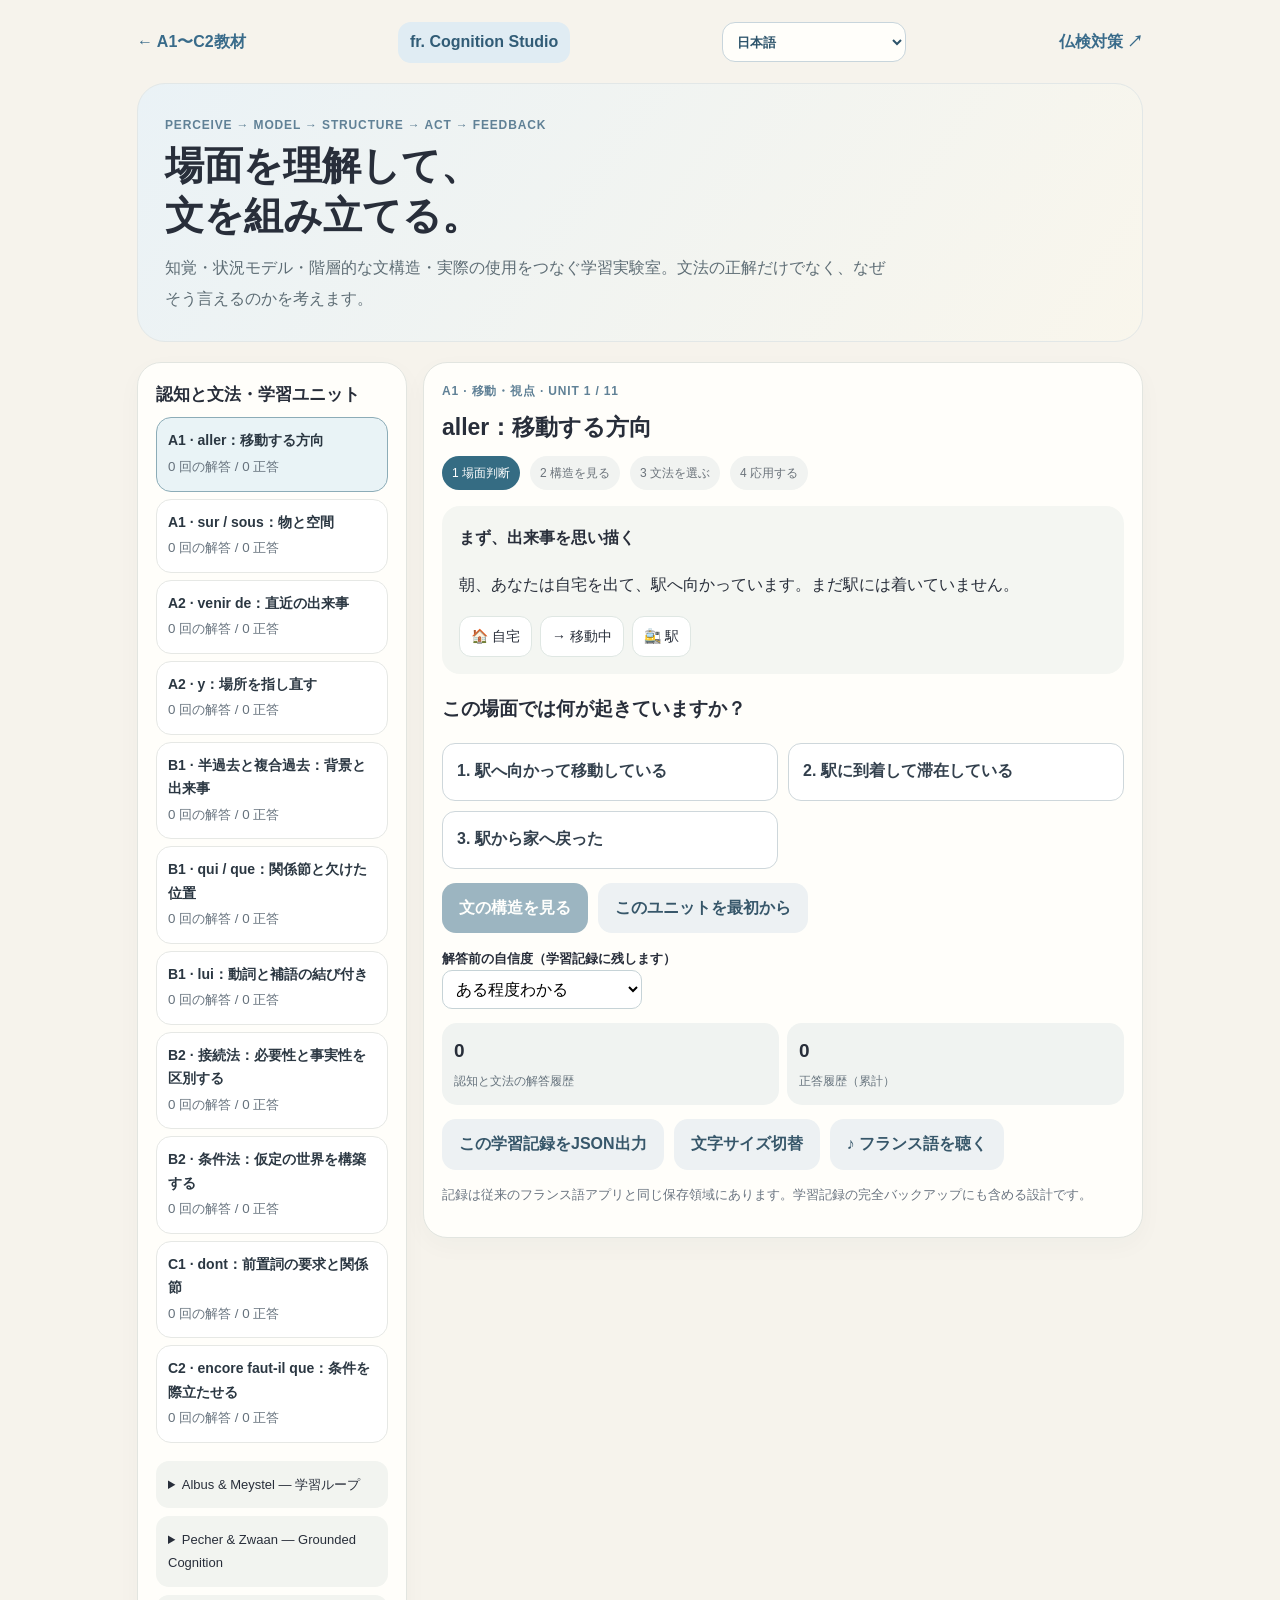
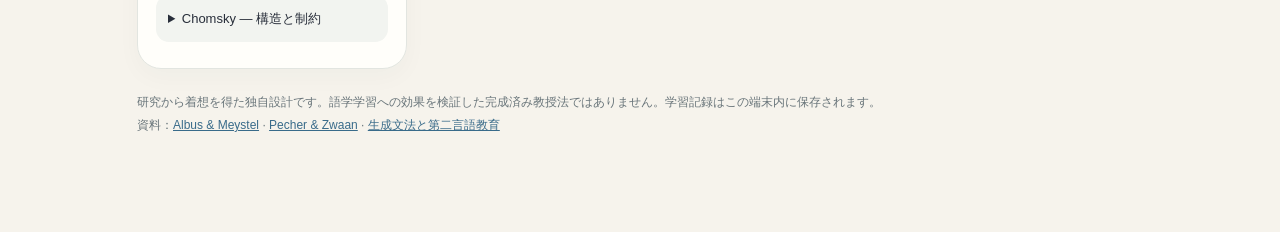
==== commit 62fd86ea: "Add Japanese, English and French immersion modes across French Lab v0.8" ====
--- a/cognition.html
+++ b/cognition.html
@@ -5,21 +5,45 @@
 <link rel="manifest" href="./manifest.webmanifest"><link rel="apple-touch-icon" href="./icon-192.png"><link rel="stylesheet" href="./styles.css">
 <style>
 .cognition-shell{max-width:1050px;margin:0 auto;padding:22px 22px 95px}.cog-nav,.cog-actions,.cog-choice-grid,.cog-stats,.cog-step-row,.cog-tree-branches{display:flex;gap:10px;flex-wrap:wrap}.cog-nav{align-items:center;justify-content:space-between;margin-bottom:20px}.cog-nav a{color:#396b8a;text-decoration:none;font-weight:750}.cog-mark{border-radius:13px;background:#e0ecf3;color:#315c76;padding:7px 12px;font-weight:800}.cog-hero{background:linear-gradient(125deg,#eaf2f6,#f9f6ec);border:1px solid #e2e7e7;padding:27px;border-radius:28px;margin:12px 0 20px}.cog-hero h1{font-size:clamp(25px,4.5vw,39px);margin:4px 0 12px;line-height:1.28}.cog-hero p{color:#5e6d75;max-width:720px;margin:0;line-height:1.9}.cog-layout{display:grid;grid-template-columns:270px minmax(0,1fr);gap:16px;align-items:start}.cog-panel{background:#fffefa;border:1px solid #e2e5e0;border-radius:24px;padding:18px;box-shadow:0 8px 24px #24313c08}.cog-sidebar{position:sticky;top:12px}.cog-sidebar h2{font-size:17px;margin:0 0 8px}.cog-lesson{display:block;width:100%;text-align:left;border:1px solid #e6e8e5;border-radius:15px;padding:11px;margin:7px 0;background:white;color:#2b3742}.cog-lesson.active{background:#e9f3f6;border-color:#8cacb7}.cog-lesson strong{display:block;font-size:14px}.cog-lesson small{color:#65717c}.cog-stats{margin:14px 0;gap:8px}.cog-stat{background:#f0f3f1;border-radius:15px;padding:12px;flex:1;min-width:110px}.cog-stat b{display:block;font-size:19px}.cog-stat span{font-size:12px;color:#66737d}.cog-step{padding:7px 10px;border-radius:999px;background:#f1f3f1;color:#6b737b;font-size:12px}.cog-step.current{background:#356c83;color:white}.cog-step.done{background:#e4f1e9;color:#356848}.cog-eyebrow{font-size:12px;letter-spacing:.07em;color:#608196;font-weight:760}.cog-title{font-size:23px;margin:10px 0 12px;line-height:1.45}.cog-scene{background:#f4f6f2;padding:17px;border-radius:18px;margin:16px 0;line-height:1.9}.cog-route{display:flex;gap:8px;flex-wrap:wrap;align-items:center;margin-top:14px}.cog-route span{background:white;border:1px solid #dfe7e3;border-radius:12px;padding:6px 11px;font-size:14px}.cog-choice-grid{display:grid;grid-template-columns:repeat(2,minmax(0,1fr));margin:14px 0}.cog-choice{font-weight:620;text-align:left;padding:14px;background:white;border:1px solid #ced7db;border-radius:13px;color:#33404d;min-height:58px}.cog-choice:disabled{opacity:.85;cursor:default}.cog-choice.correct{border-color:#6eab8d;background:#edf8ef}.cog-choice.wrong{border-color:#cf8c87;background:#fff0ef}.cog-feedback{padding:15px;border-radius:17px;background:#e9f2f2;margin:15px 0;line-height:1.85}.cog-feedback.bad{background:#fff2e9}.cog-tree{border:1px solid #bfd2dc;padding:14px;border-radius:19px;background:#f4f8fb;margin:16px 0}.cog-tree-title{text-align:center;font-weight:800;padding:6px}.cog-tree-branches{justify-content:center}.cog-node{flex:1;min-width:150px;background:white;border:1px solid #cddde6;border-radius:13px;padding:12px}.cog-node strong{display:block;color:#3c6985;font-size:13px}.cog-node span{font-size:16px}.cog-nested{margin-top:10px;border-left:3px solid #93aec0;padding:8px 12px;background:#edf3f7;border-radius:8px;font-size:13px}.cog-question{font-size:23px;font-weight:680;line-height:1.65;margin:18px 0}.cog-note{color:#6a7480;font-size:13px;line-height:1.8}.cog-btn{border:none;border-radius:14px;padding:12px 17px;background:#3b6d87;color:white;font-weight:750}.cog-btn.secondary{background:#edf1f3;color:#37576a}.cog-btn:disabled{opacity:.5;cursor:not-allowed}.cog-mini-label{font-size:13px;margin-top:15px;display:block;font-weight:700}.cog-confidence{padding:9px;border-radius:10px;border:1px solid #c6d3d7;background:white;min-width:200px}.cog-footer{color:#69757a;margin-top:22px;font-size:12px;line-height:1.9}.cog-footer a{color:#396b8a}.cog-badge{display:inline-block;background:#e7efeb;padding:5px 10px;border-radius:999px;font-size:12px}.cog-empty{padding:22px;text-align:center;color:#6b737b}.cog-large .cog-choice,.cog-large .cog-scene,.cog-large .cog-node,.cog-large .cog-feedback{font-size:19px}.cog-large .cog-question{font-size:29px}.cog-principles{margin-top:18px;font-size:13px;line-height:1.8}.cog-principles details{background:#f2f4f0;border-radius:13px;padding:12px;margin:8px 0}@media(max-width:760px){.cog-layout{grid-template-columns:1fr}.cog-sidebar{position:static}.cog-lesson-grid{display:grid;grid-template-columns:repeat(2,minmax(0,1fr));gap:6px}.cog-lesson{margin:2px 0}.cognition-shell{padding:14px 12px 90px}.cog-panel{padding:15px}.cog-hero{padding:18px}.cog-choice-grid{grid-template-columns:1fr}.cog-title{font-size:20px}.cog-question{font-size:21px}}@media(max-width:380px){.cog-lesson-grid{grid-template-columns:1fr}}
-</style></head><body><div class="cognition-shell"><nav class="cog-nav"><a href="./index.html">← A1〜C2教材</a><span class="cog-mark">fr. Cognition Studio</span><a href="./exam.html">仏検対策 ↗</a></nav>
-<section class="cog-hero"><span class="cog-eyebrow">PERCEIVE → MODEL → STRUCTURE → ACT → FEEDBACK</span><h1>場面を理解して、<br>文を組み立てる。</h1><p>知覚・状況モデル・階層的な文構造・実際の使用をつなぐ学習実験室。文法の正解だけでなく、なぜそう言えるのかを考えます。</p></section>
-<div class="cog-layout"><aside class="cog-panel cog-sidebar"><h2>認知と文法・学習ユニット</h2><div id="lessonList" class="cog-lesson-grid"></div><div class="cog-principles">
-<details><summary>Albus &amp; Meystel — 学習ループ</summary><p>感覚入力を読み取り、世界のモデルを作り、重要な情報を判断し、行動を選び、結果で更新するモデルを教材設計に応用します。人間の脳の処理を忠実に再現するものではありません。</p></details>
-<details><summary>Pecher &amp; Zwaan — Grounded Cognition</summary><p>意味を感覚・身体・状況・社会的な文脈に結び付けて考える研究を、場面推定と視点変更の課題に応用します。すべての概念が身体感覚だけで理解できるという立場は取りません。</p></details>
-<details><summary>Chomsky — 構造と制約</summary><p>文を主語句・述部・補文などの階層として示し、代名詞や関係節の依存関係を確かめます。これは生成文法から着想を得た教材で、生成文法全体や生得説を証明するものではありません。</p></details></div></aside>
+</style></head><body><div class="cognition-shell"><nav class="cog-nav"><a id="cogHome" href="./index.html">← A1〜C2教材</a><span class="cog-mark">fr. Cognition Studio</span><select id="cogLang" class="fsl-mode-select" aria-label="日本語 / English / Français"><option value="ja">日本語</option><option value="en">English</option><option value="fr">Français + · immersion</option></select><a id="cogExam" href="./exam.html">仏検対策 ↗</a></nav>
+<section class="cog-hero"><span class="cog-eyebrow">PERCEIVE → MODEL → STRUCTURE → ACT → FEEDBACK</span><h1 id="cogHero">場面を理解して、<br>文を組み立てる。</h1><p id="cogIntro">知覚・状況モデル・階層的な文構造・実際の使用をつなぐ学習実験室。文法の正解だけでなく、なぜそう言えるのかを考えます。</p></section>
+<div class="cog-layout"><aside class="cog-panel cog-sidebar"><h2 id="cogSidebar">認知と文法・学習ユニット</h2><div id="lessonList" class="cog-lesson-grid"></div><div class="cog-principles">
+<details><summary id="cogP1">Albus &amp; Meystel — 学習ループ</summary><p id="cogP1Body">感覚入力を読み取り、世界のモデルを作り、重要な情報を判断し、行動を選び、結果で更新するモデルを教材設計に応用します。人間の脳の処理を忠実に再現するものではありません。</p></details>
+<details><summary id="cogP2">Pecher &amp; Zwaan — Grounded Cognition</summary><p id="cogP2Body">意味を感覚・身体・状況・社会的な文脈に結び付けて考える研究を、場面推定と視点変更の課題に応用します。すべての概念が身体感覚だけで理解できるという立場は取りません。</p></details>
+<details><summary id="cogP3">Chomsky — 構造と制約</summary><p id="cogP3Body">文を主語句・述部・補文などの階層として示し、代名詞や関係節の依存関係を確かめます。これは生成文法から着想を得た教材で、生成文法全体や生得説を証明するものではありません。</p></details></div></aside>
 <main class="cog-panel" id="cogMain" aria-live="polite"></main></div>
-<footer class="cog-footer">研究から着想を得た独自設計です。語学学習への効果を検証した完成済み教授法ではありません。学習記録はこの端末内に保存されます。<br>
+<footer class="cog-footer"><span id="cogFooterText">研究から着想を得た独自設計です。語学学習への効果を検証した完成済み教授法ではありません。学習記録はこの端末内に保存されます。</span><br>
 資料：<a href="https://www.nist.gov/publications/engineering-mind-introduction-science-intelligent-systems" target="_blank" rel="noopener">Albus &amp; Meystel</a> ·
 <a href="https://www.cambridge.org/core/books/grounding-cognition/E322E21124B7DEB879293E6F64DEC70B" target="_blank" rel="noopener">Pecher &amp; Zwaan</a> ·
 <a href="https://www.cambridge.org/core/services/aop-cambridge-core/content/view/EB424744392C0A6BBF40671EAF3527FD/9781139524605c2_p25-48_CBO.pdf/universal_grammar_and_the_learning_and_teaching_of_second_languages.pdf" target="_blank" rel="noopener">生成文法と第二言語教育</a>
-</footer></div><script id="lessonData" type="application/json">[{"id":"a1-aller","level":"A1","title":"aller：移動する方向","focus":"移動・視点","scene":"朝、あなたは自宅を出て、駅へ向かっています。まだ駅には着いていません。","sceneEn":"You leave home and are heading toward the station. You have not arrived.","route":["🏠 自宅","→ 移動中","🚉 駅"],"world":["駅へ向かって移動している","駅に到着して滞在している","駅から家へ戻った"],"worldCorrect":0,"worldWhy":"出発地・移動方向・到着の有無を区別します。aller はある地点へ向かう運動を表し、位置にいることとは異なります。","subject":"Je","verb":"vais à la gare","inner":"[動詞 vais] ＋ [方向を示す前置詞句 à la gare]","rule":"主語 je と動詞 aller の現在形 vais が対応します。文は単語を順に並べるだけでなく、主語句と述部で構成されます。","test":"Je ___ à la gare.","options":["vais","va","allons","vont"],"answer":0,"testWhy":"je の現在形は vais。va は il/elle、allons は nous、vont は ils/elles に対応します。","transfer":"今度は友人と一緒に駅へ向かいます。","transferQ":"Nous ___ à la gare.","transferOptions":["vais","allez","allons","vont"],"transferAnswer":2,"transferWhy":"状況の方向は同じでも、主語を nous に変えると動詞は allons に変わります。"},{"id":"a1-sur","level":"A1","title":"sur / sous：物と空間","focus":"空間の関係","scene":"本は机の上に置いてあります。机の中や下にはありません。","sceneEn":"A book lies on top of a table, not below or inside it.","route":["📗 本","⬇ 接触","🪑 机の上面"],"world":["本は机の上にある","本は机の下にある","本は机の内部にある"],"worldCorrect":0,"worldWhy":"位置関係を頭の中で作ってから前置詞を選びます。視覚的な配置を使いますが、実際に身体を動かすことを必須にはしません。","subject":"Le livre","verb":"est sur la table","inner":"[être] ＋ [位置を示す前置詞句 sur la table]","rule":"sur はこの文で「上に」を表す前置詞です。前置詞句全体が位置の情報を担います。","test":"Le livre est ___ la table.","options":["sous","sur","dans","de"],"answer":1,"testWhy":"机の上面に置かれているので sur。sous は下、dans は内部を表します。","transfer":"今度は猫が椅子の下にいます。","transferQ":"Le chat est ___ la chaise.","transferOptions":["sur","vers","sous","chez"],"transferAnswer":2,"transferWhy":"空間関係が「下」に変わるので sous を使います。"},{"id":"a2-venir-de","level":"A2","title":"venir de：直近の出来事","focus":"時間・視点","scene":"マリーは数秒前にドアを閉めたところです。今はもう閉まっています。","sceneEn":"Marie closed the door a few seconds ago. It is now closed.","route":["🚪 開いていた","→ 閉めた","● 今"],"world":["今まさに閉め終えた","明日ドアを閉めるつもり","毎日ドアを閉めている"],"worldCorrect":0,"worldWhy":"行為の時間的位置を、過去の一点と現在の関係から把握します。venir de + 不定詞 は「〜したところ」を表します。","subject":"Marie","verb":"vient de fermer la porte","inner":"[vient de] ＋ [不定詞 fermer] ＋ [目的語 la porte]","rule":"venir de は直近の過去を表す構文です。この用法は「どこかから来る」という空間移動の意味ではありません。","test":"Marie ___ de fermer la porte.","options":["va","vient","veut","est"],"answer":1,"testWhy":"venir de + 不定詞 の venir は主語 Marie に合わせて vient となります。","transfer":"自分たちが、ちょうど作業を終えたと伝えます。","transferQ":"Nous ___ de terminer.","transferOptions":["venons","allons","sommes","voulons"],"transferAnswer":0,"transferWhy":"主語 nous なので venons de + 不定詞 を使います。"},{"id":"a2-y","level":"A2","title":"y：場所を指し直す","focus":"参照・場所","scene":"以前行ったパリへ、明日もう一度行く予定です。会話ではすでに「パリ」という場所が共有されています。","sceneEn":"You plan to return to Paris tomorrow. Both speakers already know the place being discussed.","route":["🧑 話し手","→ 明日","🇫🇷 Paris"],"world":["すでに話題になった場所を再び指す","人に手紙を渡す","一部の数量を取り出す"],"worldCorrect":0,"worldWhy":"y の参照先は前に出てきた場所 à Paris です。参照する対象を頭の中で保持します。","subject":"J’","verb":"y retourne demain","inner":"[場所代名詞 y] ＋ [動詞 retourne]","rule":"y は多くの場合 à + 場所などを受けます。ここでは Je retourne à Paris → J’y retourne と言い換えます。","test":"Je retourne à Paris. J’___ retourne demain.","options":["en","y","le","lui"],"answer":1,"testWhy":"à Paris を受ける場所代名詞は y。en は一般に de + 名詞句や数量などを受け、lui は間接目的語の人を受けます。","transfer":"今度はリヨンへ行く話です。","transferQ":"Nous allons à Lyon. Nous ___ allons demain.","transferOptions":["les","lui","en","y"],"transferAnswer":3,"transferWhy":"à Lyon を受ける y は活用動詞 allons の前に置かれます。"},{"id":"b1-aspect","level":"B1","title":"半過去と複合過去：背景と出来事","focus":"時間の構造","scene":"あなたが部屋に入った、その瞬間にも彼女はずっと読書していました。","sceneEn":"She was already reading when you entered the room.","route":["📖 読書が続く","● 入室","📖 読書が続く"],"world":["読書中に入室という出来事が起きた","入室のあとで読書を始めた","読書と入室がどちらも明日の予定だ"],"worldCorrect":0,"worldWhy":"時間軸に「継続していた背景」と「一点の出来事」を同時に置きます。","subject":"Quand je suis entré","verb":"elle lisait","inner":"[従属節：入室した出来事] ＋ [主節：進行中の背景]","rule":"ここでは入室を複合過去 suis entré、すでに進んでいた読書を半過去 lisait で表します。ただし時制選択は文脈と視点に依存します。","test":"Quand je suis entré, elle ___ son livre.","options":["lira","lisait","lit","aura lu"],"answer":1,"testWhy":"入室時にも読書が続いていたという状況なので、背景を表す半過去 lisait が適切です。","transfer":"読書が続いている間に、電話が一度鳴った場面です。","transferQ":"Elle lisait quand le téléphone ___.","transferOptions":["sonnera","sonnait","a sonné","sonne"],"transferAnswer":2,"transferWhy":"継続的な背景 lisait の途中で一度鳴った出来事を複合過去 a sonné で表します。"},{"id":"b1-relative","level":"B1","title":"qui / que：関係節と欠けた位置","focus":"階層・統語","scene":"あなたが面白いと思った小説は、友人があなたに薦めてくれた本です。","sceneEn":"The interesting novel is the one your friend recommended to you.","route":["📕 le roman","↙ 何を薦めた？","👤 tu m’as conseillé __"],"world":["薦めた対象が小説である","小説が誰かを推薦した","小説が場所を表す"],"worldCorrect":0,"worldWhy":"主節の主語である小説が、関係節の中では conseiller の直接目的語に当たることを区別します。","subject":"Le roman que tu m’as conseillé","verb":"est passionnant","inner":"[名詞句 le roman [関係節 que tu m’as conseillé __]] ＋ [述部 est passionnant]","rule":"関係節の内部には「何を薦めたのか」という直接目的語の位置があります。主語に相当する qui と、直接目的語に相当する que を構造で区別します。","test":"Le roman ___ tu m’as conseillé est passionnant.","options":["dont","qui","que","où"],"answer":2,"testWhy":"tu が薦めた対象を指す直接目的語なので que。qui はこの文の関係節主語には対応しません。","transfer":"今度は人物が自分で話している場面です。","transferQ":"La personne ___ parle est ma sœur.","transferOptions":["qui","que","dont","où"],"transferAnswer":0,"transferWhy":"関係節内で話す人が主語なので qui を使います。"},{"id":"b1-lui","level":"B1","title":"lui：動詞と補語の結び付き","focus":"代名詞の統語","scene":"あなたは昨日ポールに話しかけたかったが、実際にはまだ彼に話していません。","sceneEn":"You still have not spoken to Paul, though you wanted to.","route":["🧑 私","parler à","👤 Paul"],"world":["話す相手を間接目的語で示す","本を直接目的語で示す","場所を y で示す"],"worldCorrect":0,"worldWhy":"parler à Paul の à Paul は「誰に」に当たる補語です。人の間接目的語をどこで受けるか追います。","subject":"Je","verb":"ne lui ai pas encore parlé","inner":"[ne] [間接目的語 lui] [助動詞 ai] [pas encore] [過去分詞 parlé]","rule":"複合過去で間接目的語代名詞 lui は助動詞の前に置かれます。否定 ne...pas はここでは活用した助動詞を挟みます。","test":"Je ne ___ ai pas encore parlé.","options":["le","lui","y","en"],"answer":1,"testWhy":"parler à Paul → lui parler。直接目的語 le ではなく間接目的語 lui を使います。","transfer":"今度はポールに昨日手紙を書いたことを伝えます。","transferQ":"Je ___ ai écrit hier.","transferOptions":["en","le","lui","y"],"transferAnswer":2,"transferWhy":"écrire à Paul → lui écrire。書いた対象が手紙、相手がポールです。"},{"id":"b2-subj","level":"B2","title":"接続法：必要性と事実性を区別する","focus":"法・話者の態度","scene":"友人に『明日は必ず来てほしい』と伝えています。単なる予定の説明ではありません。","sceneEn":"You are expressing a requirement that your friend come tomorrow, not simply describing a scheduled fact.","route":["🎯 必要性","→ 主節","来ることを求める"],"world":["来ることを必要条件として求める","来たという事実だけを報告する","過去の反復行為を述べる"],"worldCorrect":0,"worldWhy":"話者の必要性・要求という態度を、従属節の出来事の実現状況と区別します。","subject":"Il","verb":"faut que tu viennes demain","inner":"[主節 Il faut] ＋ [補文 que [tu viennes demain]]","rule":"非人称表現 il faut que の後は通常、接続法です。Chomsky的な構造表示では主節と補文を分けて扱いますが、教育上の分類であり理論の直接証明ではありません。","test":"Il faut que tu ___ demain.","options":["viendras","viens","viennes","viendrais"],"answer":2,"testWhy":"il faut que の補文には venir の接続法現在 viennes を使います。","transfer":"今度は『彼は疲れているのに働き続ける』という譲歩です。","transferQ":"Bien qu’il ___ fatigué, il continue.","transferOptions":["est","soit","sera","serait"],"transferAnswer":1,"transferWhy":"bien que は通常接続法を導き、être の接続法現在は soit です。"},{"id":"b2-conditional","level":"B2","title":"条件法：仮定の世界を構築する","focus":"可能世界・時制","scene":"今は忙しくて旅行に行けません。もし時間があれば出発するのに、と想像します。","sceneEn":"You are busy now and cannot travel, but imagine having enough time.","route":["現実：忙しい","⇢ 仮定世界","旅行に出発"],"world":["現在の事実と異なる状況を仮定する","確実な明日の予定を述べる","昨日実際に出発したと報告する"],"worldCorrect":0,"worldWhy":"現実と仮定の二つの状況モデルを区別します。状況モデルの違いが時制・法の選択に関係します。","subject":"Si j’avais du temps","verb":"je partirais","inner":"[条件節 si ＋ 半過去 avais] ＋ [帰結節 条件法現在 partirais]","rule":"現在の反事実的仮定では、典型的に si + 半過去、帰結節に条件法現在を使います。","test":"Si j’avais du temps, je ___.","options":["partirai","partais","partirais","suis parti"],"answer":2,"testWhy":"現在の非現実的な仮定の帰結なので partirais が適切です。partirai は単純未来です。","transfer":"今、私たちにもっと時間があれば美術館へ行けると想像します。","transferQ":"Si nous avions plus de temps, nous ___ au musée.","transferOptions":["irons","allons","allions","irions"],"transferAnswer":3,"transferWhy":"仮定節 avions（半過去）に対応し、帰結に aller の条件法現在 irions を使います。"},{"id":"c1-dont","level":"C1","title":"dont：前置詞の要求と関係節","focus":"統語依存","scene":"あなたが話題にしているプロジェクトについて、計画がとても野心的だと伝えます。","sceneEn":"You describe the project you are talking about as ambitious.","route":["📁 le projet","parler de __","💬 話題"],"world":["parler de の de に対応する対象を関係化する","誰が話すかを関係化する","場所を関係化する"],"worldCorrect":0,"worldWhy":"動詞 parler がここでは de を要求することを把握し、その依存関係を保ちます。","subject":"Le projet dont je parle","verb":"est ambitieux","inner":"[名詞句 le projet [関係節 dont je parle __]] ＋ [述部 est ambitieux]","rule":"parler de ce projet の de ce projet を関係化すると dont を使えます。語順だけでなく、動詞と補語の関係が手掛かりです。","test":"Le projet ___ je parle est ambitieux.","options":["que","dont","qui","où"],"answer":1,"testWhy":"parler de → dont。que は直接目的語であり、ここで要求される de を表せません。","transfer":"ある女性が忘れられない決定について語ります。","transferQ":"La décision ___ elle se souvient a changé sa vie.","transferOptions":["dont","où","qui","que"],"transferAnswer":0,"transferWhy":"se souvenir de cette décision → dont elle se souvient。de に対応する関係代名詞が必要です。"},{"id":"c2-encore","level":"C2","title":"encore faut-il que：条件を際立たせる","focus":"論証・補文構造","scene":"研究の結果は期待できそうですが、方法が信頼できなければ結論は出せません。","sceneEn":"Research results look promising, but a reliable method is still required.","route":["📈 有望な結果","＋ 必要条件","🔬 方法の信頼性"],"world":["主張に不可欠な条件を追加する","結論が無条件に確実だと断定する","過去の事実だけを列挙する"],"worldCorrect":0,"worldWhy":"言語表現を、議論上の『必要条件の提示』という役割に結び付けます。","subject":"Encore faut-il","verb":"que la méthode soit fiable","inner":"[主節：倒置された encore faut-il] ＋ [補文 que la méthode soit fiable]","rule":"encore faut-il que は『さらに〜であることが必要だ』と条件を付ける表現です。補文には通常接続法を用います。","test":"Encore faut-il que la méthode ___ fiable.","options":["est","sera","soit","serait"],"answer":2,"testWhy":"faut-il que に続く補文は接続法で、être の接続法現在は soit です。","transfer":"今度は、結果が再現可能であることが必要条件です。","transferQ":"Encore faut-il que les résultats ___ reproductibles.","transferOptions":["sont","soient","seront","seraient"],"transferAnswer":1,"transferWhy":"補文の主語 les résultats は複数なので、接続法現在 soient を使います。"}]</script><script>
+</footer></div><script src="./language-mode.js"></script><script src="./cognition-language.js"></script><script id="lessonData" type="application/json">[{"id":"a1-aller","level":"A1","title":"aller：移動する方向","focus":"移動・視点","scene":"朝、あなたは自宅を出て、駅へ向かっています。まだ駅には着いていません。","sceneEn":"You leave home and are heading toward the station. You have not arrived.","route":["🏠 自宅","→ 移動中","🚉 駅"],"world":["駅へ向かって移動している","駅に到着して滞在している","駅から家へ戻った"],"worldCorrect":0,"worldWhy":"出発地・移動方向・到着の有無を区別します。aller はある地点へ向かう運動を表し、位置にいることとは異なります。","subject":"Je","verb":"vais à la gare","inner":"[動詞 vais] ＋ [方向を示す前置詞句 à la gare]","rule":"主語 je と動詞 aller の現在形 vais が対応します。文は単語を順に並べるだけでなく、主語句と述部で構成されます。","test":"Je ___ à la gare.","options":["vais","va","allons","vont"],"answer":0,"testWhy":"je の現在形は vais。va は il/elle、allons は nous、vont は ils/elles に対応します。","transfer":"今度は友人と一緒に駅へ向かいます。","transferQ":"Nous ___ à la gare.","transferOptions":["vais","allez","allons","vont"],"transferAnswer":2,"transferWhy":"状況の方向は同じでも、主語を nous に変えると動詞は allons に変わります。"},{"id":"a1-sur","level":"A1","title":"sur / sous：物と空間","focus":"空間の関係","scene":"本は机の上に置いてあります。机の中や下にはありません。","sceneEn":"A book lies on top of a table, not below or inside it.","route":["📗 本","⬇ 接触","🪑 机の上面"],"world":["本は机の上にある","本は机の下にある","本は机の内部にある"],"worldCorrect":0,"worldWhy":"位置関係を頭の中で作ってから前置詞を選びます。視覚的な配置を使いますが、実際に身体を動かすことを必須にはしません。","subject":"Le livre","verb":"est sur la table","inner":"[être] ＋ [位置を示す前置詞句 sur la table]","rule":"sur はこの文で「上に」を表す前置詞です。前置詞句全体が位置の情報を担います。","test":"Le livre est ___ la table.","options":["sous","sur","dans","de"],"answer":1,"testWhy":"机の上面に置かれているので sur。sous は下、dans は内部を表します。","transfer":"今度は猫が椅子の下にいます。","transferQ":"Le chat est ___ la chaise.","transferOptions":["sur","vers","sous","chez"],"transferAnswer":2,"transferWhy":"空間関係が「下」に変わるので sous を使います。"},{"id":"a2-venir-de","level":"A2","title":"venir de：直近の出来事","focus":"時間・視点","scene":"マリーは数秒前にドアを閉めたところです。今はもう閉まっています。","sceneEn":"Marie closed the door a few seconds ago. It is now closed.","route":["🚪 開いていた","→ 閉めた","● 今"],"world":["今まさに閉め終えた","明日ドアを閉めるつもり","毎日ドアを閉めている"],"worldCorrect":0,"worldWhy":"行為の時間的位置を、過去の一点と現在の関係から把握します。venir de + 不定詞 は「〜したところ」を表します。","subject":"Marie","verb":"vient de fermer la porte","inner":"[vient de] ＋ [不定詞 fermer] ＋ [目的語 la porte]","rule":"venir de は直近の過去を表す構文です。この用法は「どこかから来る」という空間移動の意味ではありません。","test":"Marie ___ de fermer la porte.","options":["va","vient","veut","est"],"answer":1,"testWhy":"venir de + 不定詞 の venir は主語 Marie に合わせて vient となります。","transfer":"自分たちが、ちょうど作業を終えたと伝えます。","transferQ":"Nous ___ de terminer.","transferOptions":["venons","allons","sommes","voulons"],"transferAnswer":0,"transferWhy":"主語 nous なので venons de + 不定詞 を使います。"},{"id":"a2-y","level":"A2","title":"y：場所を指し直す","focus":"参照・場所","scene":"以前行ったパリへ、明日もう一度行く予定です。会話ではすでに「パリ」という場所が共有されています。","sceneEn":"You plan to return to Paris tomorrow. Both speakers already know the place being discussed.","route":["🧑 話し手","→ 明日","🇫🇷 Paris"],"world":["すでに話題になった場所を再び指す","人に手紙を渡す","一部の数量を取り出す"],"worldCorrect":0,"worldWhy":"y の参照先は前に出てきた場所 à Paris です。参照する対象を頭の中で保持します。","subject":"J’","verb":"y retourne demain","inner":"[場所代名詞 y] ＋ [動詞 retourne]","rule":"y は多くの場合 à + 場所などを受けます。ここでは Je retourne à Paris → J’y retourne と言い換えます。","test":"Je retourne à Paris. J’___ retourne demain.","options":["en","y","le","lui"],"answer":1,"testWhy":"à Paris を受ける場所代名詞は y。en は一般に de + 名詞句や数量などを受け、lui は間接目的語の人を受けます。","transfer":"今度はリヨンへ行く話です。","transferQ":"Nous allons à Lyon. Nous ___ allons demain.","transferOptions":["les","lui","en","y"],"transferAnswer":3,"transferWhy":"à Lyon を受ける y は活用動詞 allons の前に置かれます。"},{"id":"b1-aspect","level":"B1","title":"半過去と複合過去：背景と出来事","focus":"時間の構造","scene":"あなたが部屋に入った、その瞬間にも彼女はずっと読書していました。","sceneEn":"She was already reading when you entered the room.","route":["📖 読書が続く","● 入室","📖 読書が続く"],"world":["読書中に入室という出来事が起きた","入室のあとで読書を始めた","読書と入室がどちらも明日の予定だ"],"worldCorrect":0,"worldWhy":"時間軸に「継続していた背景」と「一点の出来事」を同時に置きます。","subject":"Quand je suis entré","verb":"elle lisait","inner":"[従属節：入室した出来事] ＋ [主節：進行中の背景]","rule":"ここでは入室を複合過去 suis entré、すでに進んでいた読書を半過去 lisait で表します。ただし時制選択は文脈と視点に依存します。","test":"Quand je suis entré, elle ___ son livre.","options":["lira","lisait","lit","aura lu"],"answer":1,"testWhy":"入室時にも読書が続いていたという状況なので、背景を表す半過去 lisait が適切です。","transfer":"読書が続いている間に、電話が一度鳴った場面です。","transferQ":"Elle lisait quand le téléphone ___.","transferOptions":["sonnera","sonnait","a sonné","sonne"],"transferAnswer":2,"transferWhy":"継続的な背景 lisait の途中で一度鳴った出来事を複合過去 a sonné で表します。"},{"id":"b1-relative","level":"B1","title":"qui / que：関係節と欠けた位置","focus":"階層・統語","scene":"あなたが面白いと思った小説は、友人があなたに薦めてくれた本です。","sceneEn":"The interesting novel is the one your friend recommended to you.","route":["📕 le roman","↙ 何を薦めた？","👤 tu m’as conseillé __"],"world":["薦めた対象が小説である","小説が誰かを推薦した","小説が場所を表す"],"worldCorrect":0,"worldWhy":"主節の主語である小説が、関係節の中では conseiller の直接目的語に当たることを区別します。","subject":"Le roman que tu m’as conseillé","verb":"est passionnant","inner":"[名詞句 le roman [関係節 que tu m’as conseillé __]] ＋ [述部 est passionnant]","rule":"関係節の内部には「何を薦めたのか」という直接目的語の位置があります。主語に相当する qui と、直接目的語に相当する que を構造で区別します。","test":"Le roman ___ tu m’as conseillé est passionnant.","options":["dont","qui","que","où"],"answer":2,"testWhy":"tu が薦めた対象を指す直接目的語なので que。qui はこの文の関係節主語には対応しません。","transfer":"今度は人物が自分で話している場面です。","transferQ":"La personne ___ parle est ma sœur.","transferOptions":["qui","que","dont","où"],"transferAnswer":0,"transferWhy":"関係節内で話す人が主語なので qui を使います。"},{"id":"b1-lui","level":"B1","title":"lui：動詞と補語の結び付き","focus":"代名詞の統語","scene":"あなたは昨日ポールに話しかけたかったが、実際にはまだ彼に話していません。","sceneEn":"You still have not spoken to Paul, though you wanted to.","route":["🧑 私","parler à","👤 Paul"],"world":["話す相手を間接目的語で示す","本を直接目的語で示す","場所を y で示す"],"worldCorrect":0,"worldWhy":"parler à Paul の à Paul は「誰に」に当たる補語です。人の間接目的語をどこで受けるか追います。","subject":"Je","verb":"ne lui ai pas encore parlé","inner":"[ne] [間接目的語 lui] [助動詞 ai] [pas encore] [過去分詞 parlé]","rule":"複合過去で間接目的語代名詞 lui は助動詞の前に置かれます。否定 ne...pas はここでは活用した助動詞を挟みます。","test":"Je ne ___ ai pas encore parlé.","options":["le","lui","y","en"],"answer":1,"testWhy":"parler à Paul → lui parler。直接目的語 le ではなく間接目的語 lui を使います。","transfer":"今度はポールに昨日手紙を書いたことを伝えます。","transferQ":"Je ___ ai écrit hier.","transferOptions":["en","le","lui","y"],"transferAnswer":2,"transferWhy":"écrire à Paul → lui écrire。書いた対象が手紙、相手がポールです。"},{"id":"b2-subj","level":"B2","title":"接続法：必要性と事実性を区別する","focus":"法・話者の態度","scene":"友人に『明日は必ず来てほしい』と伝えています。単なる予定の説明ではありません。","sceneEn":"You are expressing a requirement that your friend come tomorrow, not simply describing a scheduled fact.","route":["🎯 必要性","→ 主節","来ることを求める"],"world":["来ることを必要条件として求める","来たという事実だけを報告する","過去の反復行為を述べる"],"worldCorrect":0,"worldWhy":"話者の必要性・要求という態度を、従属節の出来事の実現状況と区別します。","subject":"Il","verb":"faut que tu viennes demain","inner":"[主節 Il faut] ＋ [補文 que [tu viennes demain]]","rule":"非人称表現 il faut que の後は通常、接続法です。Chomsky的な構造表示では主節と補文を分けて扱いますが、教育上の分類であり理論の直接証明ではありません。","test":"Il faut que tu ___ demain.","options":["viendras","viens","viennes","viendrais"],"answer":2,"testWhy":"il faut que の補文には venir の接続法現在 viennes を使います。","transfer":"今度は『彼は疲れているのに働き続ける』という譲歩です。","transferQ":"Bien qu’il ___ fatigué, il continue.","transferOptions":["est","soit","sera","serait"],"transferAnswer":1,"transferWhy":"bien que は通常接続法を導き、être の接続法現在は soit です。"},{"id":"b2-conditional","level":"B2","title":"条件法：仮定の世界を構築する","focus":"可能世界・時制","scene":"今は忙しくて旅行に行けません。もし時間があれば出発するのに、と想像します。","sceneEn":"You are busy now and cannot travel, but imagine having enough time.","route":["現実：忙しい","⇢ 仮定世界","旅行に出発"],"world":["現在の事実と異なる状況を仮定する","確実な明日の予定を述べる","昨日実際に出発したと報告する"],"worldCorrect":0,"worldWhy":"現実と仮定の二つの状況モデルを区別します。状況モデルの違いが時制・法の選択に関係します。","subject":"Si j’avais du temps","verb":"je partirais","inner":"[条件節 si ＋ 半過去 avais] ＋ [帰結節 条件法現在 partirais]","rule":"現在の反事実的仮定では、典型的に si + 半過去、帰結節に条件法現在を使います。","test":"Si j’avais du temps, je ___.","options":["partirai","partais","partirais","suis parti"],"answer":2,"testWhy":"現在の非現実的な仮定の帰結なので partirais が適切です。partirai は単純未来です。","transfer":"今、私たちにもっと時間があれば美術館へ行けると想像します。","transferQ":"Si nous avions plus de temps, nous ___ au musée.","transferOptions":["irons","allons","allions","irions"],"transferAnswer":3,"transferWhy":"仮定節 avions（半過去）に対応し、帰結に aller の条件法現在 irions を使います。"},{"id":"c1-dont","level":"C1","title":"dont：前置詞の要求と関係節","focus":"統語依存","scene":"あなたが話題にしているプロジェクトについて、計画がとても野心的だと伝えます。","sceneEn":"You describe the project you are talking about as ambitious.","route":["📁 le projet","parler de __","💬 話題"],"world":["parler de の de に対応する対象を関係化する","誰が話すかを関係化する","場所を関係化する"],"worldCorrect":0,"worldWhy":"動詞 parler がここでは de を要求することを把握し、その依存関係を保ちます。","subject":"Le projet dont je parle","verb":"est ambitieux","inner":"[名詞句 le projet [関係節 dont je parle __]] ＋ [述部 est ambitieux]","rule":"parler de ce projet の de ce projet を関係化すると dont を使えます。語順だけでなく、動詞と補語の関係が手掛かりです。","test":"Le projet ___ je parle est ambitieux.","options":["que","dont","qui","où"],"answer":1,"testWhy":"parler de → dont。que は直接目的語であり、ここで要求される de を表せません。","transfer":"ある女性が忘れられない決定について語ります。","transferQ":"La décision ___ elle se souvient a changé sa vie.","transferOptions":["dont","où","qui","que"],"transferAnswer":0,"transferWhy":"se souvenir de cette décision → dont elle se souvient。de に対応する関係代名詞が必要です。"},{"id":"c2-encore","level":"C2","title":"encore faut-il que：条件を際立たせる","focus":"論証・補文構造","scene":"研究の結果は期待できそうですが、方法が信頼できなければ結論は出せません。","sceneEn":"Research results look promising, but a reliable method is still required.","route":["📈 有望な結果","＋ 必要条件","🔬 方法の信頼性"],"world":["主張に不可欠な条件を追加する","結論が無条件に確実だと断定する","過去の事実だけを列挙する"],"worldCorrect":0,"worldWhy":"言語表現を、議論上の『必要条件の提示』という役割に結び付けます。","subject":"Encore faut-il","verb":"que la méthode soit fiable","inner":"[主節：倒置された encore faut-il] ＋ [補文 que la méthode soit fiable]","rule":"encore faut-il que は『さらに〜であることが必要だ』と条件を付ける表現です。補文には通常接続法を用います。","test":"Encore faut-il que la méthode ___ fiable.","options":["est","sera","soit","serait"],"answer":2,"testWhy":"faut-il que に続く補文は接続法で、être の接続法現在は soit です。","transfer":"今度は、結果が再現可能であることが必要条件です。","transferQ":"Encore faut-il que les résultats ___ reproductibles.","transferOptions":["sont","soient","seront","seraient"],"transferAnswer":1,"transferWhy":"補文の主語 les résultats は複数なので、接続法現在 soient を使います。"}]</script><script>
 "use strict";
 (function(){
 var KEY="french-structure-lab:v1:";
+var mode=FSL_LANG.get();
+function tr(ja,en,fr){return FSL_LANG.t(ja,en,fr,mode)}
+function loc(l,key){return FSL_COG_LANG.loc(l,key,mode)}
+function help(l,key){return mode==="fr"?FSL_LANG.support(l[key],FSL_COG_LANG.loc(l,key,"en")):""}
+function staticText(id,ja,en,fr,html){var el=document.getElementById(id);if(!el)return;if(html)el.innerHTML=tr(ja,en,fr);else el.textContent=tr(ja,en,fr)}
+function renderStatic(){
+FSL_LANG.applySelect("cogLang");
+staticText("cogHome","← A1〜C2教材","← A1–C2 courses","← Parcours A1–C2");
+staticText("cogExam","仏検対策 ↗","Futsuken practice ↗","Préparation au DAPF ↗");
+staticText("cogHero","場面を理解して、<br>文を組み立てる。","Understand the scene.<br>Build the sentence.","Comprendre la scène.<br>Construire la phrase.",true);
+staticText("cogIntro","知覚・状況モデル・階層的な文構造・実際の使用をつなぐ学習実験室。文法の正解だけでなく、なぜそう言えるのかを考えます。","Connect perception, mental models, sentence structure, and actual use. Learn not just what is correct, but why.","Relier la perception, les modèles de situation, la structure des phrases et leur usage. Comprendre non seulement la réponse, mais aussi pourquoi.");
+staticText("cogSidebar","認知と文法・学習ユニット","Cognition and grammar units","Unités : cognition et grammaire");
+var p=[
+["cogP1","Albus & Meystel — 学習ループ","Albus & Meystel — Learning loop","Albus & Meystel — Boucle d’apprentissage"],
+["cogP2","Pecher & Zwaan — Grounded Cognition","Pecher & Zwaan — Grounded cognition","Pecher & Zwaan — Cognition ancrée"],
+["cogP3","Chomsky — 構造と制約","Chomsky — Structure and constraints","Chomsky — Structure et contraintes"],
+["cogP1Body","感覚入力を読み取り、世界のモデルを作り、重要な情報を判断し、行動を選び、結果で更新するモデルを教材設計に応用します。人間の脳の処理を忠実に再現するものではありません。","The lessons draw on a perception–world-model–action–feedback loop. This is not a claim to reproduce actual brain processes.","Les activités s’inspirent d’une boucle perception–modèle du monde–action–retour. Elles ne reproduisent pas le cerveau humain."],
+["cogP2Body","意味を感覚・身体・状況・社会的な文脈に結び付けて考える研究を、場面推定と視点変更の課題に応用します。すべての概念が身体感覚だけで理解できるという立場は取りません。","Connect meaning to perception, action, and context. Practice with imagined situations and changing viewpoints; not all meanings reduce to bodily sensations.","Relier le sens à la perception, à l’action et au contexte. Imaginer des scènes et changer de point de vue sans réduire tous les concepts au corps."],
+["cogP3Body","文を主語句・述部・補文などの階層として示し、代名詞や関係節の依存関係を確かめます。これは生成文法から着想を得た教材で、生成文法全体や生得説を証明するものではありません。","Simplified phrase and clause diagrams reveal dependencies in pronouns and relative clauses. They do not prove a particular generative theory.","Les schémas simplifiés montrent les relations entre groupes et propositions, notamment avec les pronoms. Ils ne prouvent pas une théorie de la grammaire générative."]
+];
+p.forEach(x=>staticText.apply(null,x));
+staticText("cogFooterText","研究から着想を得た独自設計です。語学学習への効果を検証した完成済み教授法ではありません。学習記録はこの端末内に保存されます。","This research-inspired design is not an experimentally validated teaching method. Records stay on this device.","Cette conception inspirée par la recherche n’est pas une méthode pédagogique validée expérimentalement. Les données restent sur cet appareil.");
+document.documentElement.lang=mode;
+}
 var lessons=JSON.parse(document.getElementById("lessonData").textContent);
 var byId={};lessons.forEach(function(x){byId[x.id]=x});
 function read(k,f){try{var v=localStorage.getItem(KEY+k);return v?JSON.parse(v):f}catch(e){return f}}
@@ -32,7 +56,7 @@
 function current(){return byId[active.id]}
 function persist(){save("cognitionActive",active)}
 function eventsFor(id){return log.filter(function(x){return x.id===id})}
-function renderList(){var html="";lessons.forEach(function(l){var a=eventsFor(l.id),pass=a.filter(function(x){return x.correct}).length;html+='<button type="button" class="cog-lesson'+(active.id===l.id?' active':'')+'" data-lesson="'+e(l.id)+'"><strong>'+e(l.level)+' · '+e(l.title)+'</strong><small>'+a.length+' 回の解答 / '+pass+' 正答</small></button>'});document.getElementById("lessonList").innerHTML=html}
+function renderList(){var html="";lessons.forEach(function(l){var a=eventsFor(l.id),pass=a.filter(function(x){return x.correct}).length;html+='<button type="button" class="cog-lesson'+(active.id===l.id?' active':'')+'" data-lesson="'+e(l.id)+'"><strong>'+e(l.level)+' · '+e(loc(l,'title'))+'</strong><small>'+a.length+' 回の解答 / '+pass+' 正答</small></button>'});document.getElementById("lessonList").innerHTML=FSL_COG_LANG.localizeHtml(html,mode)}
 function choices(options,correct){var out='<div class="cog-choice-grid">';options.forEach(function(s,i){var chosen=active.selected===i;var cls=active.selected===null?"":i===correct?" correct":chosen?" wrong":"";out+='<button type="button" data-choice="'+i+'" class="cog-choice'+cls+'" '+(active.selected!==null?"disabled":"")+'> '+(i+1)+'. '+e(s)+'</button>'});return out+'</div>'}
 function steps(){var labels=["場面判断","構造を見る","文法を選ぶ","応用する"];return '<div class="cog-step-row">'+labels.map(function(v,i){return '<span class="cog-step'+(active.step===i?' current':i<active.step?' done':'')+'">'+(i+1)+' '+v+'</span>'}).join("")+'</div>'}
 function feedback(correct,why){if(active.selected===null)return "";var ok=active.selected===correct;return '<div role="status" class="cog-feedback'+(ok?'':' bad')+'"><strong>'+(ok?'✓ 状況・構造の判断が合っています':'↺ ここは再確認しましょう')+'</strong><div>'+e(why)+'</div></div>'}
@@ -46,22 +70,22 @@
   return {id:oldest.id,reason:"最後の練習から最も時間が経ったユニットを復習します。"};
 }
 function summary(){var a=eventsFor(active.id),latest=a.slice(-3),success=latest.filter(function(x){return x.correct}).length,rec=recommendation();return '<div class="cog-eyebrow">LESSON COMPLETED</div><h2 class="cog-title">状況から文の構造へ</h2><p>このユニットは終了しました。場面判断、文法選択、別場面への応用を記録しました。</p><div class="cog-stats"><div class="cog-stat"><b>'+latest.length+'</b><span>今回の記録件数</span></div><div class="cog-stat"><b>'+success+'</b><span>直近3件の正答</span></div></div><p class="cog-note">単発の正答率は語学能力や理論の正しさの証拠ではありません。誤答・自信度を振り返り、後日異なる場面で再挑戦してください。</p><div class="cog-feedback"><strong>次の学習提案（ルールベース）</strong><p>'+e(rec.reason)+'</p></div><div class="cog-actions"><button type="button" class="cog-btn" data-lesson="'+e(rec.id)+'">推薦された練習へ</button><button type="button" class="cog-btn secondary" id="cogReset">もう一度練習</button><button type="button" class="cog-btn secondary" id="cogDownload">記録JSONを書き出す</button></div>'}
-function tree(l){return '<div class="cog-tree"><div class="cog-tree-title">文 (Clause) ─ 意味のあるまとまりで読む</div><div class="cog-tree-branches"><div class="cog-node"><strong>主語句・先行する句</strong><span>'+e(l.subject)+'</span></div><div class="cog-node"><strong>述部・補文</strong><span>'+e(l.verb)+'</span></div></div><div class="cog-nested">'+e(l.inner)+'</div></div>'}
+function tree(l){return '<div class="cog-tree"><div class="cog-tree-title">文 (Clause) ─ 意味のあるまとまりで読む</div><div class="cog-tree-branches"><div class="cog-node"><strong>主語句・先行する句</strong><span>'+e(l.subject)+'</span></div><div class="cog-node"><strong>述部・補文</strong><span>'+e(l.verb)+'</span></div></div><div class="cog-nested">'+e(loc(l,'inner'))+'</div></div>'}
 function render(){
 var l=current();renderList();document.body.classList.toggle("cog-large",read("largeText",false)===true);
-var h='<div class="cog-eyebrow">'+e(l.level)+' · '+e(l.focus)+' · UNIT '+(lessons.indexOf(l)+1)+' / '+lessons.length+'</div><h2 class="cog-title">'+e(l.title)+'</h2>'+steps();
-if(active.step===0){h+='<div class="cog-scene"><strong>まず、出来事を思い描く</strong><p>'+e(l.scene)+'</p><div class="cog-route">'+l.route.map(function(p){return '<span>'+e(p)+'</span>'}).join("")+'</div></div><h3>この場面では何が起きていますか？</h3>'+choices(l.world,l.worldCorrect)+feedback(l.worldCorrect,l.worldWhy)+nextButton("文の構造を見る")}
-else if(active.step===1){h+='<p class="cog-note">Chomskyの生成文法に着想を得て、単語の並びではなく句・節の関係を表示します。下の構造は学習用の簡略図です。</p>'+tree(l)+'<div class="cog-feedback"><strong>構造のポイント</strong><p>'+e(l.rule)+'</p></div>'+nextButton("文法の選択に進む")}
-else if(active.step===2){h+='<div class="cog-scene"><strong>意味から形式へ</strong><p>'+e(l.scene)+'</p></div><p class="cog-question">'+e(l.test)+'</p>'+choices(l.options,l.answer)+feedback(l.answer,l.testWhy)+nextButton("別の場面で使う")}
-else if(active.step===3){h+='<div class="cog-scene"><strong>転移・一般化を試す</strong><p>'+e(l.transfer)+'</p></div><p class="cog-question">'+e(l.transferQ)+'</p>'+choices(l.transferOptions,l.transferAnswer)+feedback(l.transferAnswer,l.transferWhy)+nextButton("学習を記録して終了")}
+var h='<div class="cog-eyebrow">'+e(l.level)+' · '+e(loc(l,'focus'))+' · UNIT '+(lessons.indexOf(l)+1)+' / '+lessons.length+'</div><h2 class="cog-title">'+e(loc(l,'title'))+'</h2>'+steps();
+if(active.step===0){h+='<div class="cog-scene"><strong>まず、出来事を思い描く</strong><p>'+e(loc(l,'scene'))+'</p><div class="cog-route">'+l.route.map(function(p){return '<span>'+e(p)+'</span>'}).join("")+'</div></div>'+(mode==='fr'?FSL_LANG.support(l.scene,l.sceneEn):'')+'<h3>この場面では何が起きていますか？</h3>'+choices(loc(l,'world'),l.worldCorrect)+feedback(l.worldCorrect,loc(l,'worldWhy'))+(active.selected!==null?help(l,'worldWhy'):'')+nextButton("文の構造を見る")}
+else if(active.step===1){h+='<p class="cog-note">Chomskyの生成文法に着想を得て、単語の並びではなく句・節の関係を表示します。下の構造は学習用の簡略図です。</p>'+tree(l)+'<div class="cog-feedback"><strong>構造のポイント</strong><p>'+e(loc(l,'rule'))+'</p></div>'+nextButton("文法の選択に進む")}
+else if(active.step===2){h+='<div class="cog-scene"><strong>意味から形式へ</strong><p>'+e(loc(l,'scene'))+'</p></div><p class="cog-question">'+e(l.test)+'</p>'+choices(l.options,l.answer)+feedback(l.answer,loc(l,'testWhy'))+(active.selected!==null?help(l,'testWhy'):'')+nextButton("別の場面で使う")}
+else if(active.step===3){h+='<div class="cog-scene"><strong>転移・一般化を試す</strong><p>'+e(loc(l,'transfer'))+'</p></div><p class="cog-question">'+e(l.transferQ)+'</p>'+choices(l.transferOptions,l.transferAnswer)+feedback(l.transferAnswer,loc(l,'transferWhy'))+(active.selected!==null?help(l,'transferWhy'):'')+nextButton("学習を記録して終了")}
 else h+=summary();
 if([0,2,3].includes(active.step)&&active.selected===null)h+='<label class="cog-mini-label" for="confidence">解答前の自信度（学習記録に残します）</label><select id="confidence" class="cog-confidence"><option value="low">まだ曖昧</option><option value="medium">ある程度わかる</option><option value="high">自信あり</option></select>';
 var total=log.length,right=log.filter(function(x){return x.correct}).length;
-h+='<div class="cog-stats"><div class="cog-stat"><b>'+total+'</b><span>認知と文法の解答履歴</span></div><div class="cog-stat"><b>'+right+'</b><span>正答履歴（累計）</span></div></div><div class="cog-actions"><button type="button" class="cog-btn secondary" id="cogDownload">この学習記録をJSON出力</button><button type="button" class="cog-btn secondary" id="cogFont">文字サイズ切替</button></div><p class="cog-note">記録は従来のフランス語アプリと同じ保存領域にあります。学習記録の完全バックアップにも含める設計です。</p>';
-main.innerHTML=h;
+h+='<div class="cog-stats"><div class="cog-stat"><b>'+total+'</b><span>認知と文法の解答履歴</span></div><div class="cog-stat"><b>'+right+'</b><span>正答履歴（累計）</span></div></div><div class="cog-actions"><button type="button" class="cog-btn secondary" id="cogDownload">この学習記録をJSON出力</button><button type="button" class="cog-btn secondary" id="cogFont">文字サイズ切替</button><button type="button" class="cog-btn secondary" id="cogHear">♪ '+tr('フランス語を聴く','Listen to French','Écouter le français')+'</button></div><p class="cog-note">記録は従来のフランス語アプリと同じ保存領域にあります。学習記録の完全バックアップにも含める設計です。</p>';
+main.innerHTML=FSL_COG_LANG.localizeHtml(h,mode);renderStatic();
 var confidence=document.getElementById("confidence");if(confidence)confidence.value=active.confidence||"medium";
 }
-document.addEventListener("change",function(ev){if(ev.target.id==="confidence"){active.confidence=ev.target.value;persist()}});
+document.addEventListener("change",function(ev){if(ev.target.id==="confidence"){active.confidence=ev.target.value;persist();return}if(ev.target.id==="cogLang"&&FSL_LANG.set(ev.target.value)){mode=FSL_LANG.get();render()}});
 document.addEventListener("click",function(ev){
 var btn=ev.target.closest("button");if(!btn)return;
 if(btn.dataset.lesson){active={id:btn.dataset.lesson,step:0,selected:null,confidence:"medium"};persist();render();return}
@@ -76,6 +100,7 @@
 if(btn.id==="cogNext"){if(active.step!==1&&active.selected===null)return;active.step=Math.min(4,active.step+1);active.selected=null;active.confidence="medium";persist();render();return}
 if(btn.id==="cogReset"){active.step=0;active.selected=null;active.confidence="medium";persist();render();return}
 if(btn.id==="cogFont"){save("largeText",!read("largeText",false));render();return}
+if(btn.id==="cogHear"){if(typeof window.speechSynthesis==="undefined"||typeof SpeechSynthesisUtterance==="undefined"){alert(tr("このブラウザでは音声を利用できません","Speech is not available here","La lecture vocale n’est pas disponible ici"));return}var u=new SpeechSynthesisUtterance(FSL_COG_LANG.loc(current(),"scene","fr"));u.lang="fr-FR";u.rate=0.87;window.speechSynthesis.cancel();window.speechSynthesis.speak(u);return}
 if(btn.id==="cogDownload"){
  var data={schemaVersion:"1.0",type:"fsl-cognition-record",exportedAt:new Date().toISOString(),attempts:log,active:active};var blob=new Blob([JSON.stringify(data,null,2)],{type:"application/json"}),url=URL.createObjectURL(blob),a=document.createElement("a");a.href=url;a.download="french-cognition-history.json";document.body.appendChild(a);a.click();a.remove();setTimeout(function(){URL.revokeObjectURL(url)},2000);
 }
--- a/styles.css
+++ b/styles.css
@@ -237,3 +237,14 @@
 
 /* A separate Futsuken study path; CEFR navigation remains unchanged. */
 .exam-nav{display:flex;gap:8px;align-items:center;justify-content:center;flex:1;border:1px solid #c8dbdf;background:#edf4f2;color:#286a65;padding:12px 10px;border-radius:14px;font-weight:800;font-size:13px;text-decoration:none;white-space:nowrap}.exam-nav:hover{background:#e4eeea}.exam-nav:focus-visible{outline:3px solid #83addb;outline-offset:2px}
+
+/* v0.8.0 — shared JA/EN/FR immersion switch */
+.fsl-mode-label{font-size:11px;color:var(--muted);font-weight:730;white-space:nowrap}
+.fsl-mode-select{min-width:151px;max-width:220px;min-height:40px;border:1px solid #c8d5dc;background:#fffefa;color:#2c536a;border-radius:13px;padding:7px 10px;font-size:13px;font-weight:700}
+.fsl-immersion-note{background:#edf5f2;border:1px solid #d6e9de;border-radius:17px;padding:14px 16px;line-height:1.8;color:#295d51;margin:12px 0}
+.fsl-support{border:1px solid #dbe3e6;border-radius:13px;padding:10px 13px;margin:12px 0;background:#ffffff}
+.fsl-support summary{color:#356a82;font-size:13px;font-weight:750;cursor:pointer;list-style:revert}
+.fsl-support div{padding:8px 0;border-top:1px solid #edf0ef;margin-top:8px}
+.fsl-support p{margin:4px 0;font-size:14px;color:var(--ink)}
+.fsl-fr-focus{display:inline-block;background:#e9f3ee;color:#35735e;padding:4px 10px;border-radius:99px;font-weight:750;font-size:12px}
+@media (max-width:660px){.fsl-mode-label{display:none}.fsl-mode-select{min-width:130px;max-width:180px;font-size:12px;padding:8px 5px}}
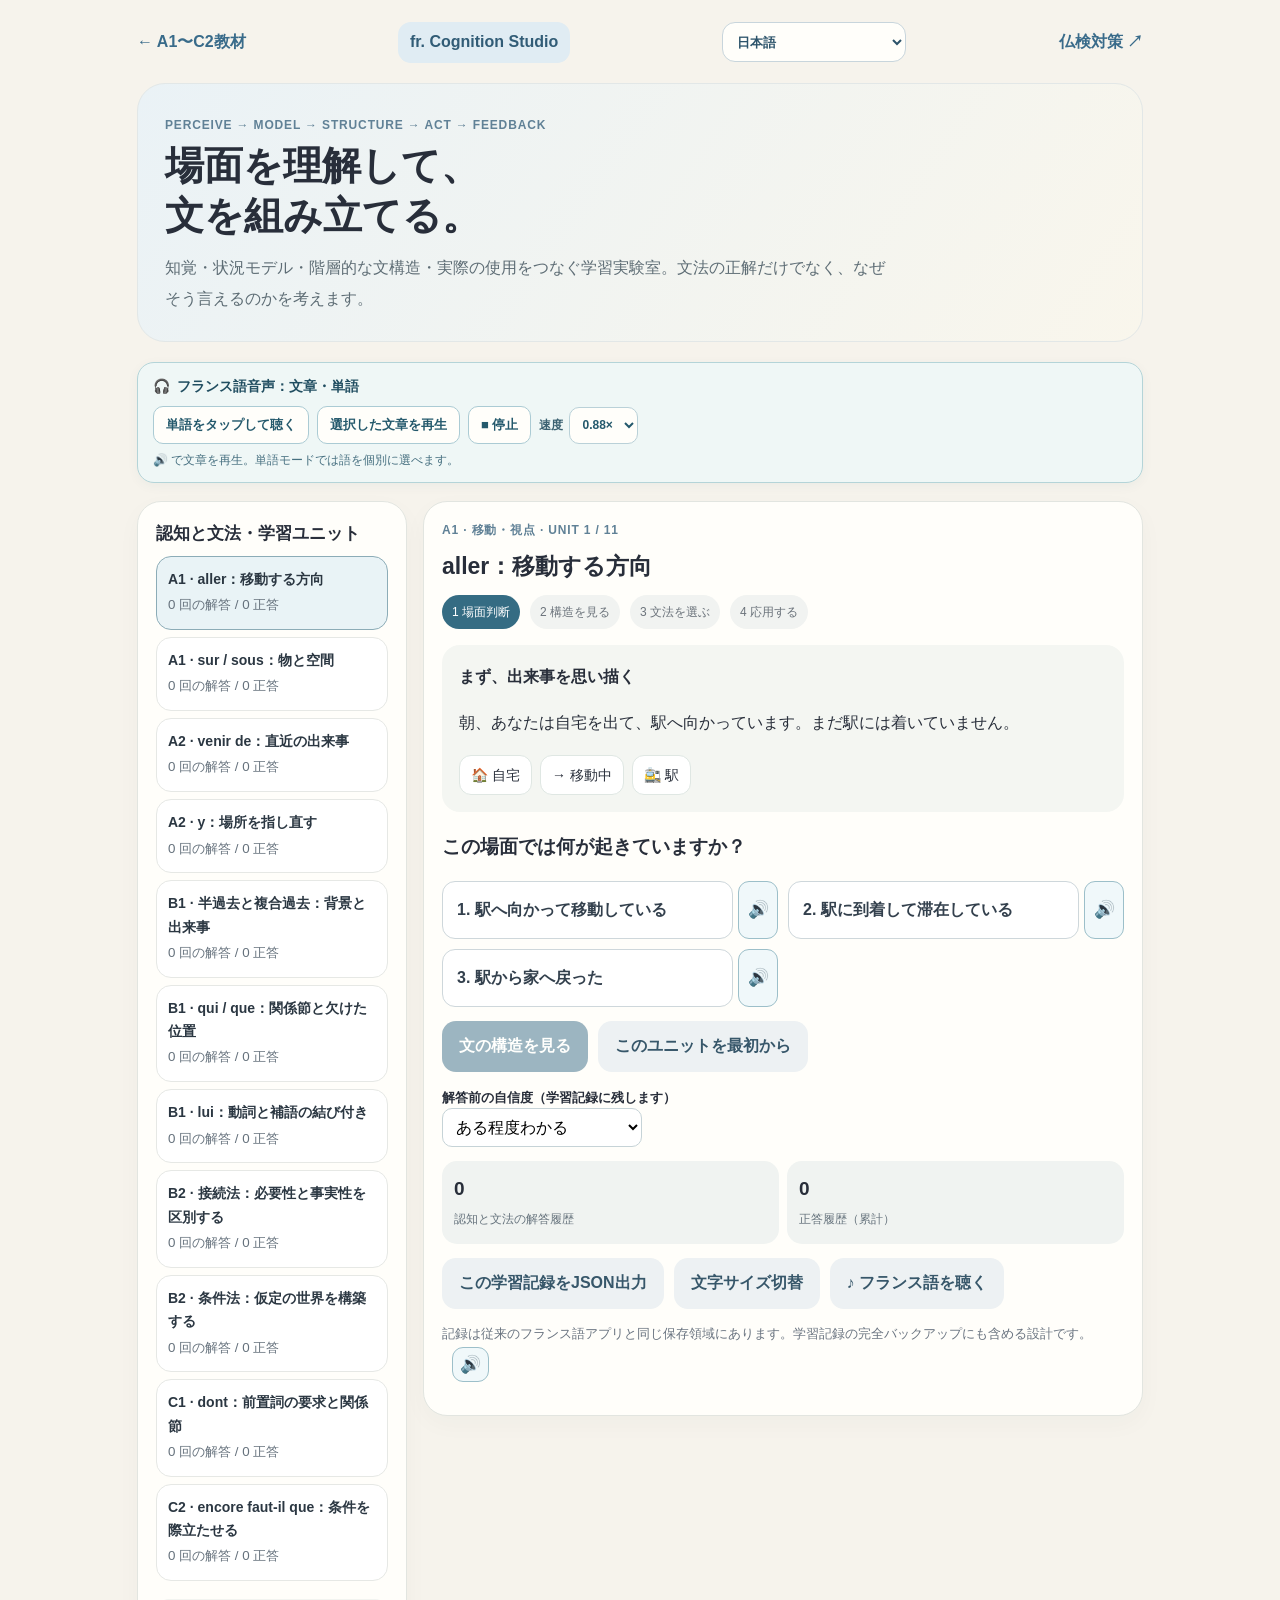
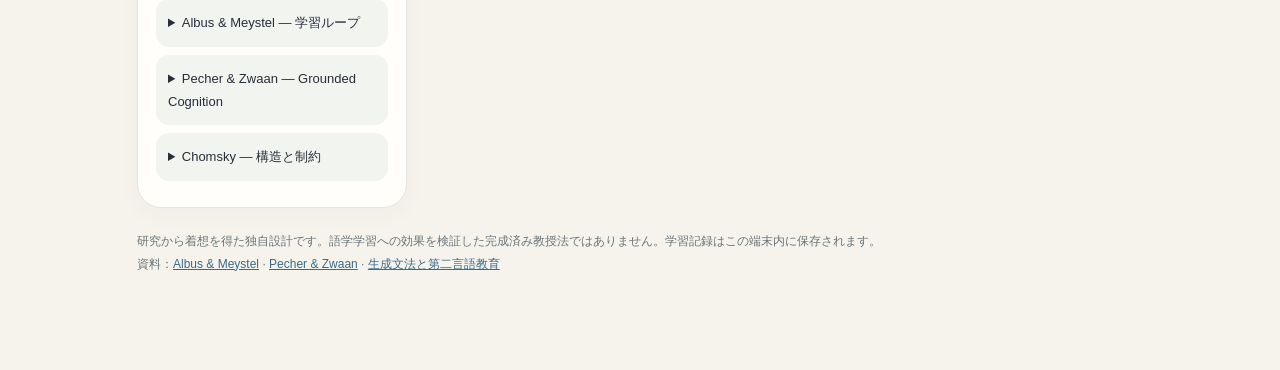
==== commit d8c68d6d: "Enable sentence and word audio throughout French Structure Lab v1.0" ====
--- a/cognition.html
+++ b/cognition.html
@@ -7,7 +7,7 @@
 .cognition-shell{max-width:1050px;margin:0 auto;padding:22px 22px 95px}.cog-nav,.cog-actions,.cog-choice-grid,.cog-stats,.cog-step-row,.cog-tree-branches{display:flex;gap:10px;flex-wrap:wrap}.cog-nav{align-items:center;justify-content:space-between;margin-bottom:20px}.cog-nav a{color:#396b8a;text-decoration:none;font-weight:750}.cog-mark{border-radius:13px;background:#e0ecf3;color:#315c76;padding:7px 12px;font-weight:800}.cog-hero{background:linear-gradient(125deg,#eaf2f6,#f9f6ec);border:1px solid #e2e7e7;padding:27px;border-radius:28px;margin:12px 0 20px}.cog-hero h1{font-size:clamp(25px,4.5vw,39px);margin:4px 0 12px;line-height:1.28}.cog-hero p{color:#5e6d75;max-width:720px;margin:0;line-height:1.9}.cog-layout{display:grid;grid-template-columns:270px minmax(0,1fr);gap:16px;align-items:start}.cog-panel{background:#fffefa;border:1px solid #e2e5e0;border-radius:24px;padding:18px;box-shadow:0 8px 24px #24313c08}.cog-sidebar{position:sticky;top:12px}.cog-sidebar h2{font-size:17px;margin:0 0 8px}.cog-lesson{display:block;width:100%;text-align:left;border:1px solid #e6e8e5;border-radius:15px;padding:11px;margin:7px 0;background:white;color:#2b3742}.cog-lesson.active{background:#e9f3f6;border-color:#8cacb7}.cog-lesson strong{display:block;font-size:14px}.cog-lesson small{color:#65717c}.cog-stats{margin:14px 0;gap:8px}.cog-stat{background:#f0f3f1;border-radius:15px;padding:12px;flex:1;min-width:110px}.cog-stat b{display:block;font-size:19px}.cog-stat span{font-size:12px;color:#66737d}.cog-step{padding:7px 10px;border-radius:999px;background:#f1f3f1;color:#6b737b;font-size:12px}.cog-step.current{background:#356c83;color:white}.cog-step.done{background:#e4f1e9;color:#356848}.cog-eyebrow{font-size:12px;letter-spacing:.07em;color:#608196;font-weight:760}.cog-title{font-size:23px;margin:10px 0 12px;line-height:1.45}.cog-scene{background:#f4f6f2;padding:17px;border-radius:18px;margin:16px 0;line-height:1.9}.cog-route{display:flex;gap:8px;flex-wrap:wrap;align-items:center;margin-top:14px}.cog-route span{background:white;border:1px solid #dfe7e3;border-radius:12px;padding:6px 11px;font-size:14px}.cog-choice-grid{display:grid;grid-template-columns:repeat(2,minmax(0,1fr));margin:14px 0}.cog-choice{font-weight:620;text-align:left;padding:14px;background:white;border:1px solid #ced7db;border-radius:13px;color:#33404d;min-height:58px}.cog-choice:disabled{opacity:.85;cursor:default}.cog-choice.correct{border-color:#6eab8d;background:#edf8ef}.cog-choice.wrong{border-color:#cf8c87;background:#fff0ef}.cog-feedback{padding:15px;border-radius:17px;background:#e9f2f2;margin:15px 0;line-height:1.85}.cog-feedback.bad{background:#fff2e9}.cog-tree{border:1px solid #bfd2dc;padding:14px;border-radius:19px;background:#f4f8fb;margin:16px 0}.cog-tree-title{text-align:center;font-weight:800;padding:6px}.cog-tree-branches{justify-content:center}.cog-node{flex:1;min-width:150px;background:white;border:1px solid #cddde6;border-radius:13px;padding:12px}.cog-node strong{display:block;color:#3c6985;font-size:13px}.cog-node span{font-size:16px}.cog-nested{margin-top:10px;border-left:3px solid #93aec0;padding:8px 12px;background:#edf3f7;border-radius:8px;font-size:13px}.cog-question{font-size:23px;font-weight:680;line-height:1.65;margin:18px 0}.cog-note{color:#6a7480;font-size:13px;line-height:1.8}.cog-btn{border:none;border-radius:14px;padding:12px 17px;background:#3b6d87;color:white;font-weight:750}.cog-btn.secondary{background:#edf1f3;color:#37576a}.cog-btn:disabled{opacity:.5;cursor:not-allowed}.cog-mini-label{font-size:13px;margin-top:15px;display:block;font-weight:700}.cog-confidence{padding:9px;border-radius:10px;border:1px solid #c6d3d7;background:white;min-width:200px}.cog-footer{color:#69757a;margin-top:22px;font-size:12px;line-height:1.9}.cog-footer a{color:#396b8a}.cog-badge{display:inline-block;background:#e7efeb;padding:5px 10px;border-radius:999px;font-size:12px}.cog-empty{padding:22px;text-align:center;color:#6b737b}.cog-large .cog-choice,.cog-large .cog-scene,.cog-large .cog-node,.cog-large .cog-feedback{font-size:19px}.cog-large .cog-question{font-size:29px}.cog-principles{margin-top:18px;font-size:13px;line-height:1.8}.cog-principles details{background:#f2f4f0;border-radius:13px;padding:12px;margin:8px 0}@media(max-width:760px){.cog-layout{grid-template-columns:1fr}.cog-sidebar{position:static}.cog-lesson-grid{display:grid;grid-template-columns:repeat(2,minmax(0,1fr));gap:6px}.cog-lesson{margin:2px 0}.cognition-shell{padding:14px 12px 90px}.cog-panel{padding:15px}.cog-hero{padding:18px}.cog-choice-grid{grid-template-columns:1fr}.cog-title{font-size:20px}.cog-question{font-size:21px}}@media(max-width:380px){.cog-lesson-grid{grid-template-columns:1fr}}
 </style></head><body><div class="cognition-shell"><nav class="cog-nav"><a id="cogHome" href="./index.html">← A1〜C2教材</a><span class="cog-mark">fr. Cognition Studio</span><select id="cogLang" class="fsl-mode-select" aria-label="日本語 / English / Français"><option value="ja">日本語</option><option value="en">English</option><option value="fr">Français + · immersion</option></select><a id="cogExam" href="./exam.html">仏検対策 ↗</a></nav>
 <section class="cog-hero"><span class="cog-eyebrow">PERCEIVE → MODEL → STRUCTURE → ACT → FEEDBACK</span><h1 id="cogHero">場面を理解して、<br>文を組み立てる。</h1><p id="cogIntro">知覚・状況モデル・階層的な文構造・実際の使用をつなぐ学習実験室。文法の正解だけでなく、なぜそう言えるのかを考えます。</p></section>
-<div class="cog-layout"><aside class="cog-panel cog-sidebar"><h2 id="cogSidebar">認知と文法・学習ユニット</h2><div id="lessonList" class="cog-lesson-grid"></div><div class="cog-principles">
+<section id="cogImmersionPanel" class="fsl-depth-toolbar" hidden aria-label="Réglage de la difficulté en immersion"><label for="cogImmersionPanelSelect">Immersion · niveau des explications</label><select id="cogImmersionPanelSelect" aria-label="Difficulté des explications en français"><option value="support">Plus guidé · −1</option><option value="balanced">Au niveau du cours</option><option value="stretch">Un peu plus loin · +1</option><option value="auto">Selon les réponses</option></select><div class="fsl-depth-status" data-immersion-status></div><small data-immersion-proof></small></section><div class="cog-layout"><aside class="cog-panel cog-sidebar"><h2 id="cogSidebar">認知と文法・学習ユニット</h2><div id="lessonList" class="cog-lesson-grid"></div><div class="cog-principles">
 <details><summary id="cogP1">Albus &amp; Meystel — 学習ループ</summary><p id="cogP1Body">感覚入力を読み取り、世界のモデルを作り、重要な情報を判断し、行動を選び、結果で更新するモデルを教材設計に応用します。人間の脳の処理を忠実に再現するものではありません。</p></details>
 <details><summary id="cogP2">Pecher &amp; Zwaan — Grounded Cognition</summary><p id="cogP2Body">意味を感覚・身体・状況・社会的な文脈に結び付けて考える研究を、場面推定と視点変更の課題に応用します。すべての概念が身体感覚だけで理解できるという立場は取りません。</p></details>
 <details><summary id="cogP3">Chomsky — 構造と制約</summary><p id="cogP3Body">文を主語句・述部・補文などの階層として示し、代名詞や関係節の依存関係を確かめます。これは生成文法から着想を得た教材で、生成文法全体や生得説を証明するものではありません。</p></details></div></aside>
@@ -16,11 +16,14 @@
 資料：<a href="https://www.nist.gov/publications/engineering-mind-introduction-science-intelligent-systems" target="_blank" rel="noopener">Albus &amp; Meystel</a> ·
 <a href="https://www.cambridge.org/core/books/grounding-cognition/E322E21124B7DEB879293E6F64DEC70B" target="_blank" rel="noopener">Pecher &amp; Zwaan</a> ·
 <a href="https://www.cambridge.org/core/services/aop-cambridge-core/content/view/EB424744392C0A6BBF40671EAF3527FD/9781139524605c2_p25-48_CBO.pdf/universal_grammar_and_the_learning_and_teaching_of_second_languages.pdf" target="_blank" rel="noopener">生成文法と第二言語教育</a>
-</footer></div><script src="./language-mode.js"></script><script src="./cognition-language.js"></script><script id="lessonData" type="application/json">[{"id":"a1-aller","level":"A1","title":"aller：移動する方向","focus":"移動・視点","scene":"朝、あなたは自宅を出て、駅へ向かっています。まだ駅には着いていません。","sceneEn":"You leave home and are heading toward the station. You have not arrived.","route":["🏠 自宅","→ 移動中","🚉 駅"],"world":["駅へ向かって移動している","駅に到着して滞在している","駅から家へ戻った"],"worldCorrect":0,"worldWhy":"出発地・移動方向・到着の有無を区別します。aller はある地点へ向かう運動を表し、位置にいることとは異なります。","subject":"Je","verb":"vais à la gare","inner":"[動詞 vais] ＋ [方向を示す前置詞句 à la gare]","rule":"主語 je と動詞 aller の現在形 vais が対応します。文は単語を順に並べるだけでなく、主語句と述部で構成されます。","test":"Je ___ à la gare.","options":["vais","va","allons","vont"],"answer":0,"testWhy":"je の現在形は vais。va は il/elle、allons は nous、vont は ils/elles に対応します。","transfer":"今度は友人と一緒に駅へ向かいます。","transferQ":"Nous ___ à la gare.","transferOptions":["vais","allez","allons","vont"],"transferAnswer":2,"transferWhy":"状況の方向は同じでも、主語を nous に変えると動詞は allons に変わります。"},{"id":"a1-sur","level":"A1","title":"sur / sous：物と空間","focus":"空間の関係","scene":"本は机の上に置いてあります。机の中や下にはありません。","sceneEn":"A book lies on top of a table, not below or inside it.","route":["📗 本","⬇ 接触","🪑 机の上面"],"world":["本は机の上にある","本は机の下にある","本は机の内部にある"],"worldCorrect":0,"worldWhy":"位置関係を頭の中で作ってから前置詞を選びます。視覚的な配置を使いますが、実際に身体を動かすことを必須にはしません。","subject":"Le livre","verb":"est sur la table","inner":"[être] ＋ [位置を示す前置詞句 sur la table]","rule":"sur はこの文で「上に」を表す前置詞です。前置詞句全体が位置の情報を担います。","test":"Le livre est ___ la table.","options":["sous","sur","dans","de"],"answer":1,"testWhy":"机の上面に置かれているので sur。sous は下、dans は内部を表します。","transfer":"今度は猫が椅子の下にいます。","transferQ":"Le chat est ___ la chaise.","transferOptions":["sur","vers","sous","chez"],"transferAnswer":2,"transferWhy":"空間関係が「下」に変わるので sous を使います。"},{"id":"a2-venir-de","level":"A2","title":"venir de：直近の出来事","focus":"時間・視点","scene":"マリーは数秒前にドアを閉めたところです。今はもう閉まっています。","sceneEn":"Marie closed the door a few seconds ago. It is now closed.","route":["🚪 開いていた","→ 閉めた","● 今"],"world":["今まさに閉め終えた","明日ドアを閉めるつもり","毎日ドアを閉めている"],"worldCorrect":0,"worldWhy":"行為の時間的位置を、過去の一点と現在の関係から把握します。venir de + 不定詞 は「〜したところ」を表します。","subject":"Marie","verb":"vient de fermer la porte","inner":"[vient de] ＋ [不定詞 fermer] ＋ [目的語 la porte]","rule":"venir de は直近の過去を表す構文です。この用法は「どこかから来る」という空間移動の意味ではありません。","test":"Marie ___ de fermer la porte.","options":["va","vient","veut","est"],"answer":1,"testWhy":"venir de + 不定詞 の venir は主語 Marie に合わせて vient となります。","transfer":"自分たちが、ちょうど作業を終えたと伝えます。","transferQ":"Nous ___ de terminer.","transferOptions":["venons","allons","sommes","voulons"],"transferAnswer":0,"transferWhy":"主語 nous なので venons de + 不定詞 を使います。"},{"id":"a2-y","level":"A2","title":"y：場所を指し直す","focus":"参照・場所","scene":"以前行ったパリへ、明日もう一度行く予定です。会話ではすでに「パリ」という場所が共有されています。","sceneEn":"You plan to return to Paris tomorrow. Both speakers already know the place being discussed.","route":["🧑 話し手","→ 明日","🇫🇷 Paris"],"world":["すでに話題になった場所を再び指す","人に手紙を渡す","一部の数量を取り出す"],"worldCorrect":0,"worldWhy":"y の参照先は前に出てきた場所 à Paris です。参照する対象を頭の中で保持します。","subject":"J’","verb":"y retourne demain","inner":"[場所代名詞 y] ＋ [動詞 retourne]","rule":"y は多くの場合 à + 場所などを受けます。ここでは Je retourne à Paris → J’y retourne と言い換えます。","test":"Je retourne à Paris. J’___ retourne demain.","options":["en","y","le","lui"],"answer":1,"testWhy":"à Paris を受ける場所代名詞は y。en は一般に de + 名詞句や数量などを受け、lui は間接目的語の人を受けます。","transfer":"今度はリヨンへ行く話です。","transferQ":"Nous allons à Lyon. Nous ___ allons demain.","transferOptions":["les","lui","en","y"],"transferAnswer":3,"transferWhy":"à Lyon を受ける y は活用動詞 allons の前に置かれます。"},{"id":"b1-aspect","level":"B1","title":"半過去と複合過去：背景と出来事","focus":"時間の構造","scene":"あなたが部屋に入った、その瞬間にも彼女はずっと読書していました。","sceneEn":"She was already reading when you entered the room.","route":["📖 読書が続く","● 入室","📖 読書が続く"],"world":["読書中に入室という出来事が起きた","入室のあとで読書を始めた","読書と入室がどちらも明日の予定だ"],"worldCorrect":0,"worldWhy":"時間軸に「継続していた背景」と「一点の出来事」を同時に置きます。","subject":"Quand je suis entré","verb":"elle lisait","inner":"[従属節：入室した出来事] ＋ [主節：進行中の背景]","rule":"ここでは入室を複合過去 suis entré、すでに進んでいた読書を半過去 lisait で表します。ただし時制選択は文脈と視点に依存します。","test":"Quand je suis entré, elle ___ son livre.","options":["lira","lisait","lit","aura lu"],"answer":1,"testWhy":"入室時にも読書が続いていたという状況なので、背景を表す半過去 lisait が適切です。","transfer":"読書が続いている間に、電話が一度鳴った場面です。","transferQ":"Elle lisait quand le téléphone ___.","transferOptions":["sonnera","sonnait","a sonné","sonne"],"transferAnswer":2,"transferWhy":"継続的な背景 lisait の途中で一度鳴った出来事を複合過去 a sonné で表します。"},{"id":"b1-relative","level":"B1","title":"qui / que：関係節と欠けた位置","focus":"階層・統語","scene":"あなたが面白いと思った小説は、友人があなたに薦めてくれた本です。","sceneEn":"The interesting novel is the one your friend recommended to you.","route":["📕 le roman","↙ 何を薦めた？","👤 tu m’as conseillé __"],"world":["薦めた対象が小説である","小説が誰かを推薦した","小説が場所を表す"],"worldCorrect":0,"worldWhy":"主節の主語である小説が、関係節の中では conseiller の直接目的語に当たることを区別します。","subject":"Le roman que tu m’as conseillé","verb":"est passionnant","inner":"[名詞句 le roman [関係節 que tu m’as conseillé __]] ＋ [述部 est passionnant]","rule":"関係節の内部には「何を薦めたのか」という直接目的語の位置があります。主語に相当する qui と、直接目的語に相当する que を構造で区別します。","test":"Le roman ___ tu m’as conseillé est passionnant.","options":["dont","qui","que","où"],"answer":2,"testWhy":"tu が薦めた対象を指す直接目的語なので que。qui はこの文の関係節主語には対応しません。","transfer":"今度は人物が自分で話している場面です。","transferQ":"La personne ___ parle est ma sœur.","transferOptions":["qui","que","dont","où"],"transferAnswer":0,"transferWhy":"関係節内で話す人が主語なので qui を使います。"},{"id":"b1-lui","level":"B1","title":"lui：動詞と補語の結び付き","focus":"代名詞の統語","scene":"あなたは昨日ポールに話しかけたかったが、実際にはまだ彼に話していません。","sceneEn":"You still have not spoken to Paul, though you wanted to.","route":["🧑 私","parler à","👤 Paul"],"world":["話す相手を間接目的語で示す","本を直接目的語で示す","場所を y で示す"],"worldCorrect":0,"worldWhy":"parler à Paul の à Paul は「誰に」に当たる補語です。人の間接目的語をどこで受けるか追います。","subject":"Je","verb":"ne lui ai pas encore parlé","inner":"[ne] [間接目的語 lui] [助動詞 ai] [pas encore] [過去分詞 parlé]","rule":"複合過去で間接目的語代名詞 lui は助動詞の前に置かれます。否定 ne...pas はここでは活用した助動詞を挟みます。","test":"Je ne ___ ai pas encore parlé.","options":["le","lui","y","en"],"answer":1,"testWhy":"parler à Paul → lui parler。直接目的語 le ではなく間接目的語 lui を使います。","transfer":"今度はポールに昨日手紙を書いたことを伝えます。","transferQ":"Je ___ ai écrit hier.","transferOptions":["en","le","lui","y"],"transferAnswer":2,"transferWhy":"écrire à Paul → lui écrire。書いた対象が手紙、相手がポールです。"},{"id":"b2-subj","level":"B2","title":"接続法：必要性と事実性を区別する","focus":"法・話者の態度","scene":"友人に『明日は必ず来てほしい』と伝えています。単なる予定の説明ではありません。","sceneEn":"You are expressing a requirement that your friend come tomorrow, not simply describing a scheduled fact.","route":["🎯 必要性","→ 主節","来ることを求める"],"world":["来ることを必要条件として求める","来たという事実だけを報告する","過去の反復行為を述べる"],"worldCorrect":0,"worldWhy":"話者の必要性・要求という態度を、従属節の出来事の実現状況と区別します。","subject":"Il","verb":"faut que tu viennes demain","inner":"[主節 Il faut] ＋ [補文 que [tu viennes demain]]","rule":"非人称表現 il faut que の後は通常、接続法です。Chomsky的な構造表示では主節と補文を分けて扱いますが、教育上の分類であり理論の直接証明ではありません。","test":"Il faut que tu ___ demain.","options":["viendras","viens","viennes","viendrais"],"answer":2,"testWhy":"il faut que の補文には venir の接続法現在 viennes を使います。","transfer":"今度は『彼は疲れているのに働き続ける』という譲歩です。","transferQ":"Bien qu’il ___ fatigué, il continue.","transferOptions":["est","soit","sera","serait"],"transferAnswer":1,"transferWhy":"bien que は通常接続法を導き、être の接続法現在は soit です。"},{"id":"b2-conditional","level":"B2","title":"条件法：仮定の世界を構築する","focus":"可能世界・時制","scene":"今は忙しくて旅行に行けません。もし時間があれば出発するのに、と想像します。","sceneEn":"You are busy now and cannot travel, but imagine having enough time.","route":["現実：忙しい","⇢ 仮定世界","旅行に出発"],"world":["現在の事実と異なる状況を仮定する","確実な明日の予定を述べる","昨日実際に出発したと報告する"],"worldCorrect":0,"worldWhy":"現実と仮定の二つの状況モデルを区別します。状況モデルの違いが時制・法の選択に関係します。","subject":"Si j’avais du temps","verb":"je partirais","inner":"[条件節 si ＋ 半過去 avais] ＋ [帰結節 条件法現在 partirais]","rule":"現在の反事実的仮定では、典型的に si + 半過去、帰結節に条件法現在を使います。","test":"Si j’avais du temps, je ___.","options":["partirai","partais","partirais","suis parti"],"answer":2,"testWhy":"現在の非現実的な仮定の帰結なので partirais が適切です。partirai は単純未来です。","transfer":"今、私たちにもっと時間があれば美術館へ行けると想像します。","transferQ":"Si nous avions plus de temps, nous ___ au musée.","transferOptions":["irons","allons","allions","irions"],"transferAnswer":3,"transferWhy":"仮定節 avions（半過去）に対応し、帰結に aller の条件法現在 irions を使います。"},{"id":"c1-dont","level":"C1","title":"dont：前置詞の要求と関係節","focus":"統語依存","scene":"あなたが話題にしているプロジェクトについて、計画がとても野心的だと伝えます。","sceneEn":"You describe the project you are talking about as ambitious.","route":["📁 le projet","parler de __","💬 話題"],"world":["parler de の de に対応する対象を関係化する","誰が話すかを関係化する","場所を関係化する"],"worldCorrect":0,"worldWhy":"動詞 parler がここでは de を要求することを把握し、その依存関係を保ちます。","subject":"Le projet dont je parle","verb":"est ambitieux","inner":"[名詞句 le projet [関係節 dont je parle __]] ＋ [述部 est ambitieux]","rule":"parler de ce projet の de ce projet を関係化すると dont を使えます。語順だけでなく、動詞と補語の関係が手掛かりです。","test":"Le projet ___ je parle est ambitieux.","options":["que","dont","qui","où"],"answer":1,"testWhy":"parler de → dont。que は直接目的語であり、ここで要求される de を表せません。","transfer":"ある女性が忘れられない決定について語ります。","transferQ":"La décision ___ elle se souvient a changé sa vie.","transferOptions":["dont","où","qui","que"],"transferAnswer":0,"transferWhy":"se souvenir de cette décision → dont elle se souvient。de に対応する関係代名詞が必要です。"},{"id":"c2-encore","level":"C2","title":"encore faut-il que：条件を際立たせる","focus":"論証・補文構造","scene":"研究の結果は期待できそうですが、方法が信頼できなければ結論は出せません。","sceneEn":"Research results look promising, but a reliable method is still required.","route":["📈 有望な結果","＋ 必要条件","🔬 方法の信頼性"],"world":["主張に不可欠な条件を追加する","結論が無条件に確実だと断定する","過去の事実だけを列挙する"],"worldCorrect":0,"worldWhy":"言語表現を、議論上の『必要条件の提示』という役割に結び付けます。","subject":"Encore faut-il","verb":"que la méthode soit fiable","inner":"[主節：倒置された encore faut-il] ＋ [補文 que la méthode soit fiable]","rule":"encore faut-il que は『さらに〜であることが必要だ』と条件を付ける表現です。補文には通常接続法を用います。","test":"Encore faut-il que la méthode ___ fiable.","options":["est","sera","soit","serait"],"answer":2,"testWhy":"faut-il que に続く補文は接続法で、être の接続法現在は soit です。","transfer":"今度は、結果が再現可能であることが必要条件です。","transferQ":"Encore faut-il que les résultats ___ reproductibles.","transferOptions":["sont","soient","seront","seraient"],"transferAnswer":1,"transferWhy":"補文の主語 les résultats は複数なので、接続法現在 soient を使います。"}]</script><script>
+</footer></div><script src="./language-mode.js"></script><script src="./cognition-language.js"></script><script src="./immersion-levels.js"></script><script id="lessonData" type="application/json">[{"id":"a1-aller","level":"A1","title":"aller：移動する方向","focus":"移動・視点","scene":"朝、あなたは自宅を出て、駅へ向かっています。まだ駅には着いていません。","sceneEn":"You leave home and are heading toward the station. You have not arrived.","route":["🏠 自宅","→ 移動中","🚉 駅"],"world":["駅へ向かって移動している","駅に到着して滞在している","駅から家へ戻った"],"worldCorrect":0,"worldWhy":"出発地・移動方向・到着の有無を区別します。aller はある地点へ向かう運動を表し、位置にいることとは異なります。","subject":"Je","verb":"vais à la gare","inner":"[動詞 vais] ＋ [方向を示す前置詞句 à la gare]","rule":"主語 je と動詞 aller の現在形 vais が対応します。文は単語を順に並べるだけでなく、主語句と述部で構成されます。","test":"Je ___ à la gare.","options":["vais","va","allons","vont"],"answer":0,"testWhy":"je の現在形は vais。va は il/elle、allons は nous、vont は ils/elles に対応します。","transfer":"今度は友人と一緒に駅へ向かいます。","transferQ":"Nous ___ à la gare.","transferOptions":["vais","allez","allons","vont"],"transferAnswer":2,"transferWhy":"状況の方向は同じでも、主語を nous に変えると動詞は allons に変わります。"},{"id":"a1-sur","level":"A1","title":"sur / sous：物と空間","focus":"空間の関係","scene":"本は机の上に置いてあります。机の中や下にはありません。","sceneEn":"A book lies on top of a table, not below or inside it.","route":["📗 本","⬇ 接触","🪑 机の上面"],"world":["本は机の上にある","本は机の下にある","本は机の内部にある"],"worldCorrect":0,"worldWhy":"位置関係を頭の中で作ってから前置詞を選びます。視覚的な配置を使いますが、実際に身体を動かすことを必須にはしません。","subject":"Le livre","verb":"est sur la table","inner":"[être] ＋ [位置を示す前置詞句 sur la table]","rule":"sur はこの文で「上に」を表す前置詞です。前置詞句全体が位置の情報を担います。","test":"Le livre est ___ la table.","options":["sous","sur","dans","de"],"answer":1,"testWhy":"机の上面に置かれているので sur。sous は下、dans は内部を表します。","transfer":"今度は猫が椅子の下にいます。","transferQ":"Le chat est ___ la chaise.","transferOptions":["sur","vers","sous","chez"],"transferAnswer":2,"transferWhy":"空間関係が「下」に変わるので sous を使います。"},{"id":"a2-venir-de","level":"A2","title":"venir de：直近の出来事","focus":"時間・視点","scene":"マリーは数秒前にドアを閉めたところです。今はもう閉まっています。","sceneEn":"Marie closed the door a few seconds ago. It is now closed.","route":["🚪 開いていた","→ 閉めた","● 今"],"world":["今まさに閉め終えた","明日ドアを閉めるつもり","毎日ドアを閉めている"],"worldCorrect":0,"worldWhy":"行為の時間的位置を、過去の一点と現在の関係から把握します。venir de + 不定詞 は「〜したところ」を表します。","subject":"Marie","verb":"vient de fermer la porte","inner":"[vient de] ＋ [不定詞 fermer] ＋ [目的語 la porte]","rule":"venir de は直近の過去を表す構文です。この用法は「どこかから来る」という空間移動の意味ではありません。","test":"Marie ___ de fermer la porte.","options":["va","vient","veut","est"],"answer":1,"testWhy":"venir de + 不定詞 の venir は主語 Marie に合わせて vient となります。","transfer":"自分たちが、ちょうど作業を終えたと伝えます。","transferQ":"Nous ___ de terminer.","transferOptions":["venons","allons","sommes","voulons"],"transferAnswer":0,"transferWhy":"主語 nous なので venons de + 不定詞 を使います。"},{"id":"a2-y","level":"A2","title":"y：場所を指し直す","focus":"参照・場所","scene":"以前行ったパリへ、明日もう一度行く予定です。会話ではすでに「パリ」という場所が共有されています。","sceneEn":"You plan to return to Paris tomorrow. Both speakers already know the place being discussed.","route":["🧑 話し手","→ 明日","🇫🇷 Paris"],"world":["すでに話題になった場所を再び指す","人に手紙を渡す","一部の数量を取り出す"],"worldCorrect":0,"worldWhy":"y の参照先は前に出てきた場所 à Paris です。参照する対象を頭の中で保持します。","subject":"J’","verb":"y retourne demain","inner":"[場所代名詞 y] ＋ [動詞 retourne]","rule":"y は多くの場合 à + 場所などを受けます。ここでは Je retourne à Paris → J’y retourne と言い換えます。","test":"Je retourne à Paris. J’___ retourne demain.","options":["en","y","le","lui"],"answer":1,"testWhy":"à Paris を受ける場所代名詞は y。en は一般に de + 名詞句や数量などを受け、lui は間接目的語の人を受けます。","transfer":"今度はリヨンへ行く話です。","transferQ":"Nous allons à Lyon. Nous ___ allons demain.","transferOptions":["les","lui","en","y"],"transferAnswer":3,"transferWhy":"à Lyon を受ける y は活用動詞 allons の前に置かれます。"},{"id":"b1-aspect","level":"B1","title":"半過去と複合過去：背景と出来事","focus":"時間の構造","scene":"あなたが部屋に入った、その瞬間にも彼女はずっと読書していました。","sceneEn":"She was already reading when you entered the room.","route":["📖 読書が続く","● 入室","📖 読書が続く"],"world":["読書中に入室という出来事が起きた","入室のあとで読書を始めた","読書と入室がどちらも明日の予定だ"],"worldCorrect":0,"worldWhy":"時間軸に「継続していた背景」と「一点の出来事」を同時に置きます。","subject":"Quand je suis entré","verb":"elle lisait","inner":"[従属節：入室した出来事] ＋ [主節：進行中の背景]","rule":"ここでは入室を複合過去 suis entré、すでに進んでいた読書を半過去 lisait で表します。ただし時制選択は文脈と視点に依存します。","test":"Quand je suis entré, elle ___ son livre.","options":["lira","lisait","lit","aura lu"],"answer":1,"testWhy":"入室時にも読書が続いていたという状況なので、背景を表す半過去 lisait が適切です。","transfer":"読書が続いている間に、電話が一度鳴った場面です。","transferQ":"Elle lisait quand le téléphone ___.","transferOptions":["sonnera","sonnait","a sonné","sonne"],"transferAnswer":2,"transferWhy":"継続的な背景 lisait の途中で一度鳴った出来事を複合過去 a sonné で表します。"},{"id":"b1-relative","level":"B1","title":"qui / que：関係節と欠けた位置","focus":"階層・統語","scene":"あなたが面白いと思った小説は、友人があなたに薦めてくれた本です。","sceneEn":"The interesting novel is the one your friend recommended to you.","route":["📕 le roman","↙ 何を薦めた？","👤 tu m’as conseillé __"],"world":["薦めた対象が小説である","小説が誰かを推薦した","小説が場所を表す"],"worldCorrect":0,"worldWhy":"主節の主語である小説が、関係節の中では conseiller の直接目的語に当たることを区別します。","subject":"Le roman que tu m’as conseillé","verb":"est passionnant","inner":"[名詞句 le roman [関係節 que tu m’as conseillé __]] ＋ [述部 est passionnant]","rule":"関係節の内部には「何を薦めたのか」という直接目的語の位置があります。主語に相当する qui と、直接目的語に相当する que を構造で区別します。","test":"Le roman ___ tu m’as conseillé est passionnant.","options":["dont","qui","que","où"],"answer":2,"testWhy":"tu が薦めた対象を指す直接目的語なので que。qui はこの文の関係節主語には対応しません。","transfer":"今度は人物が自分で話している場面です。","transferQ":"La personne ___ parle est ma sœur.","transferOptions":["qui","que","dont","où"],"transferAnswer":0,"transferWhy":"関係節内で話す人が主語なので qui を使います。"},{"id":"b1-lui","level":"B1","title":"lui：動詞と補語の結び付き","focus":"代名詞の統語","scene":"あなたは昨日ポールに話しかけたかったが、実際にはまだ彼に話していません。","sceneEn":"You still have not spoken to Paul, though you wanted to.","route":["🧑 私","parler à","👤 Paul"],"world":["話す相手を間接目的語で示す","本を直接目的語で示す","場所を y で示す"],"worldCorrect":0,"worldWhy":"parler à Paul の à Paul は「誰に」に当たる補語です。人の間接目的語をどこで受けるか追います。","subject":"Je","verb":"ne lui ai pas encore parlé","inner":"[ne] [間接目的語 lui] [助動詞 ai] [pas encore] [過去分詞 parlé]","rule":"複合過去で間接目的語代名詞 lui は助動詞の前に置かれます。否定 ne...pas はここでは活用した助動詞を挟みます。","test":"Je ne ___ ai pas encore parlé.","options":["le","lui","y","en"],"answer":1,"testWhy":"parler à Paul → lui parler。直接目的語 le ではなく間接目的語 lui を使います。","transfer":"今度はポールに昨日手紙を書いたことを伝えます。","transferQ":"Je ___ ai écrit hier.","transferOptions":["en","le","lui","y"],"transferAnswer":2,"transferWhy":"écrire à Paul → lui écrire。書いた対象が手紙、相手がポールです。"},{"id":"b2-subj","level":"B2","title":"接続法：必要性と事実性を区別する","focus":"法・話者の態度","scene":"友人に『明日は必ず来てほしい』と伝えています。単なる予定の説明ではありません。","sceneEn":"You are expressing a requirement that your friend come tomorrow, not simply describing a scheduled fact.","route":["🎯 必要性","→ 主節","来ることを求める"],"world":["来ることを必要条件として求める","来たという事実だけを報告する","過去の反復行為を述べる"],"worldCorrect":0,"worldWhy":"話者の必要性・要求という態度を、従属節の出来事の実現状況と区別します。","subject":"Il","verb":"faut que tu viennes demain","inner":"[主節 Il faut] ＋ [補文 que [tu viennes demain]]","rule":"非人称表現 il faut que の後は通常、接続法です。Chomsky的な構造表示では主節と補文を分けて扱いますが、教育上の分類であり理論の直接証明ではありません。","test":"Il faut que tu ___ demain.","options":["viendras","viens","viennes","viendrais"],"answer":2,"testWhy":"il faut que の補文には venir の接続法現在 viennes を使います。","transfer":"今度は『彼は疲れているのに働き続ける』という譲歩です。","transferQ":"Bien qu’il ___ fatigué, il continue.","transferOptions":["est","soit","sera","serait"],"transferAnswer":1,"transferWhy":"bien que は通常接続法を導き、être の接続法現在は soit です。"},{"id":"b2-conditional","level":"B2","title":"条件法：仮定の世界を構築する","focus":"可能世界・時制","scene":"今は忙しくて旅行に行けません。もし時間があれば出発するのに、と想像します。","sceneEn":"You are busy now and cannot travel, but imagine having enough time.","route":["現実：忙しい","⇢ 仮定世界","旅行に出発"],"world":["現在の事実と異なる状況を仮定する","確実な明日の予定を述べる","昨日実際に出発したと報告する"],"worldCorrect":0,"worldWhy":"現実と仮定の二つの状況モデルを区別します。状況モデルの違いが時制・法の選択に関係します。","subject":"Si j’avais du temps","verb":"je partirais","inner":"[条件節 si ＋ 半過去 avais] ＋ [帰結節 条件法現在 partirais]","rule":"現在の反事実的仮定では、典型的に si + 半過去、帰結節に条件法現在を使います。","test":"Si j’avais du temps, je ___.","options":["partirai","partais","partirais","suis parti"],"answer":2,"testWhy":"現在の非現実的な仮定の帰結なので partirais が適切です。partirai は単純未来です。","transfer":"今、私たちにもっと時間があれば美術館へ行けると想像します。","transferQ":"Si nous avions plus de temps, nous ___ au musée.","transferOptions":["irons","allons","allions","irions"],"transferAnswer":3,"transferWhy":"仮定節 avions（半過去）に対応し、帰結に aller の条件法現在 irions を使います。"},{"id":"c1-dont","level":"C1","title":"dont：前置詞の要求と関係節","focus":"統語依存","scene":"あなたが話題にしているプロジェクトについて、計画がとても野心的だと伝えます。","sceneEn":"You describe the project you are talking about as ambitious.","route":["📁 le projet","parler de __","💬 話題"],"world":["parler de の de に対応する対象を関係化する","誰が話すかを関係化する","場所を関係化する"],"worldCorrect":0,"worldWhy":"動詞 parler がここでは de を要求することを把握し、その依存関係を保ちます。","subject":"Le projet dont je parle","verb":"est ambitieux","inner":"[名詞句 le projet [関係節 dont je parle __]] ＋ [述部 est ambitieux]","rule":"parler de ce projet の de ce projet を関係化すると dont を使えます。語順だけでなく、動詞と補語の関係が手掛かりです。","test":"Le projet ___ je parle est ambitieux.","options":["que","dont","qui","où"],"answer":1,"testWhy":"parler de → dont。que は直接目的語であり、ここで要求される de を表せません。","transfer":"ある女性が忘れられない決定について語ります。","transferQ":"La décision ___ elle se souvient a changé sa vie.","transferOptions":["dont","où","qui","que"],"transferAnswer":0,"transferWhy":"se souvenir de cette décision → dont elle se souvient。de に対応する関係代名詞が必要です。"},{"id":"c2-encore","level":"C2","title":"encore faut-il que：条件を際立たせる","focus":"論証・補文構造","scene":"研究の結果は期待できそうですが、方法が信頼できなければ結論は出せません。","sceneEn":"Research results look promising, but a reliable method is still required.","route":["📈 有望な結果","＋ 必要条件","🔬 方法の信頼性"],"world":["主張に不可欠な条件を追加する","結論が無条件に確実だと断定する","過去の事実だけを列挙する"],"worldCorrect":0,"worldWhy":"言語表現を、議論上の『必要条件の提示』という役割に結び付けます。","subject":"Encore faut-il","verb":"que la méthode soit fiable","inner":"[主節：倒置された encore faut-il] ＋ [補文 que la méthode soit fiable]","rule":"encore faut-il que は『さらに〜であることが必要だ』と条件を付ける表現です。補文には通常接続法を用います。","test":"Encore faut-il que la méthode ___ fiable.","options":["est","sera","soit","serait"],"answer":2,"testWhy":"faut-il que に続く補文は接続法で、être の接続法現在は soit です。","transfer":"今度は、結果が再現可能であることが必要条件です。","transferQ":"Encore faut-il que les résultats ___ reproductibles.","transferOptions":["sont","soient","seront","seraient"],"transferAnswer":1,"transferWhy":"補文の主語 les résultats は複数なので、接続法現在 soient を使います。"}]</script><script>
 "use strict";
 (function(){
 var KEY="french-structure-lab:v1:";
 var mode=FSL_LANG.get();
+function immersionHistory(level){return log.filter(function(x){return x.level===level})}
+function sceneFor(l){return mode==="fr"?FSL_IMMERSION.scene(l.id,loc(l,"scene"),l.level,immersionHistory(l.level)):loc(l,"scene")}
+function cognitiveHint(l){return FSL_IMMERSION.hint(l.focus,l.level,immersionHistory(l.level))}
 function tr(ja,en,fr){return FSL_LANG.t(ja,en,fr,mode)}
 function loc(l,key){return FSL_COG_LANG.loc(l,key,mode)}
 function help(l,key){return mode==="fr"?FSL_LANG.support(l[key],FSL_COG_LANG.loc(l,key,"en")):""}
@@ -43,6 +46,7 @@
 p.forEach(x=>staticText.apply(null,x));
 staticText("cogFooterText","研究から着想を得た独自設計です。語学学習への効果を検証した完成済み教授法ではありません。学習記録はこの端末内に保存されます。","This research-inspired design is not an experimentally validated teaching method. Records stay on this device.","Cette conception inspirée par la recherche n’est pas une méthode pédagogique validée expérimentalement. Les données restent sur cet appareil.");
 document.documentElement.lang=mode;
+FSL_IMMERSION.applyToolbar("cogImmersionPanel",current().level,immersionHistory(current().level),mode);
 }
 var lessons=JSON.parse(document.getElementById("lessonData").textContent);
 var byId={};lessons.forEach(function(x){byId[x.id]=x});
@@ -74,9 +78,9 @@
 function render(){
 var l=current();renderList();document.body.classList.toggle("cog-large",read("largeText",false)===true);
 var h='<div class="cog-eyebrow">'+e(l.level)+' · '+e(loc(l,'focus'))+' · UNIT '+(lessons.indexOf(l)+1)+' / '+lessons.length+'</div><h2 class="cog-title">'+e(loc(l,'title'))+'</h2>'+steps();
-if(active.step===0){h+='<div class="cog-scene"><strong>まず、出来事を思い描く</strong><p>'+e(loc(l,'scene'))+'</p><div class="cog-route">'+l.route.map(function(p){return '<span>'+e(p)+'</span>'}).join("")+'</div></div>'+(mode==='fr'?FSL_LANG.support(l.scene,l.sceneEn):'')+'<h3>この場面では何が起きていますか？</h3>'+choices(loc(l,'world'),l.worldCorrect)+feedback(l.worldCorrect,loc(l,'worldWhy'))+(active.selected!==null?help(l,'worldWhy'):'')+nextButton("文の構造を見る")}
-else if(active.step===1){h+='<p class="cog-note">Chomskyの生成文法に着想を得て、単語の並びではなく句・節の関係を表示します。下の構造は学習用の簡略図です。</p>'+tree(l)+'<div class="cog-feedback"><strong>構造のポイント</strong><p>'+e(loc(l,'rule'))+'</p></div>'+nextButton("文法の選択に進む")}
-else if(active.step===2){h+='<div class="cog-scene"><strong>意味から形式へ</strong><p>'+e(loc(l,'scene'))+'</p></div><p class="cog-question">'+e(l.test)+'</p>'+choices(l.options,l.answer)+feedback(l.answer,loc(l,'testWhy'))+(active.selected!==null?help(l,'testWhy'):'')+nextButton("別の場面で使う")}
+if(active.step===0){h+='<div class="cog-scene"><strong>まず、出来事を思い描く</strong><p>'+e(sceneFor(l))+'</p><div class="cog-route">'+l.route.map(function(p){return '<span>'+e(p)+'</span>'}).join("")+'</div></div>'+(mode==='fr'?FSL_LANG.support(l.scene,l.sceneEn):'')+'<h3>この場面では何が起きていますか？</h3>'+choices(loc(l,'world'),l.worldCorrect)+feedback(l.worldCorrect,loc(l,'worldWhy'))+(active.selected!==null?help(l,'worldWhy'):'')+nextButton("文の構造を見る")}
+else if(active.step===1){h+='<p class="cog-note">Chomskyの生成文法に着想を得て、単語の並びではなく句・節の関係を表示します。下の構造は学習用の簡略図です。</p>'+tree(l)+'<div class="cog-feedback"><strong>構造のポイント</strong><p>'+e(loc(l,'rule'))+'</p>'+(mode==='fr'?'<p class="fsl-immersion-level-hint">'+e(cognitiveHint(l).text)+'</p>':'')+'</div>'+nextButton("文法の選択に進む")}
+else if(active.step===2){h+='<div class="cog-scene"><strong>意味から形式へ</strong><p>'+e(sceneFor(l))+'</p></div><p class="cog-question">'+e(l.test)+'</p>'+choices(l.options,l.answer)+feedback(l.answer,loc(l,'testWhy'))+(active.selected!==null?help(l,'testWhy'):'')+nextButton("別の場面で使う")}
 else if(active.step===3){h+='<div class="cog-scene"><strong>転移・一般化を試す</strong><p>'+e(loc(l,'transfer'))+'</p></div><p class="cog-question">'+e(l.transferQ)+'</p>'+choices(l.transferOptions,l.transferAnswer)+feedback(l.transferAnswer,loc(l,'transferWhy'))+(active.selected!==null?help(l,'transferWhy'):'')+nextButton("学習を記録して終了")}
 else h+=summary();
 if([0,2,3].includes(active.step)&&active.selected===null)h+='<label class="cog-mini-label" for="confidence">解答前の自信度（学習記録に残します）</label><select id="confidence" class="cog-confidence"><option value="low">まだ曖昧</option><option value="medium">ある程度わかる</option><option value="high">自信あり</option></select>';
@@ -85,7 +89,7 @@
 main.innerHTML=FSL_COG_LANG.localizeHtml(h,mode);renderStatic();
 var confidence=document.getElementById("confidence");if(confidence)confidence.value=active.confidence||"medium";
 }
-document.addEventListener("change",function(ev){if(ev.target.id==="confidence"){active.confidence=ev.target.value;persist();return}if(ev.target.id==="cogLang"&&FSL_LANG.set(ev.target.value)){mode=FSL_LANG.get();render()}});
+document.addEventListener("change",function(ev){if(ev.target.id==="confidence"){active.confidence=ev.target.value;persist();return}if(ev.target.id==="cogLang"&&FSL_LANG.set(ev.target.value)){mode=FSL_LANG.get();render();return}if(ev.target.id==="cogImmersionPanelSelect"&&FSL_IMMERSION.setDepth(ev.target.value)){render();return}});
 document.addEventListener("click",function(ev){
 var btn=ev.target.closest("button");if(!btn)return;
 if(btn.dataset.lesson){active={id:btn.dataset.lesson,step:0,selected:null,confidence:"medium"};persist();render();return}
@@ -100,11 +104,11 @@
 if(btn.id==="cogNext"){if(active.step!==1&&active.selected===null)return;active.step=Math.min(4,active.step+1);active.selected=null;active.confidence="medium";persist();render();return}
 if(btn.id==="cogReset"){active.step=0;active.selected=null;active.confidence="medium";persist();render();return}
 if(btn.id==="cogFont"){save("largeText",!read("largeText",false));render();return}
-if(btn.id==="cogHear"){if(typeof window.speechSynthesis==="undefined"||typeof SpeechSynthesisUtterance==="undefined"){alert(tr("このブラウザでは音声を利用できません","Speech is not available here","La lecture vocale n’est pas disponible ici"));return}var u=new SpeechSynthesisUtterance(FSL_COG_LANG.loc(current(),"scene","fr"));u.lang="fr-FR";u.rate=0.87;window.speechSynthesis.cancel();window.speechSynthesis.speak(u);return}
+if(btn.id==="cogHear"){if(typeof window.speechSynthesis==="undefined"||typeof SpeechSynthesisUtterance==="undefined"){alert(tr("このブラウザでは音声を利用できません","Speech is not available here","La lecture vocale n’est pas disponible ici"));return}if(window.FSL_AUDIO){window.FSL_AUDIO.play(FSL_IMMERSION.scene(current().id,FSL_COG_LANG.loc(current(),"scene","fr"),current().level,immersionHistory(current().level)),"fr-FR",btn);return}var u=new SpeechSynthesisUtterance(FSL_IMMERSION.scene(current().id,FSL_COG_LANG.loc(current(),"scene","fr"),current().level,immersionHistory(current().level)));u.lang="fr-FR";u.rate=0.87;window.speechSynthesis.cancel();window.speechSynthesis.speak(u);return}
 if(btn.id==="cogDownload"){
  var data={schemaVersion:"1.0",type:"fsl-cognition-record",exportedAt:new Date().toISOString(),attempts:log,active:active};var blob=new Blob([JSON.stringify(data,null,2)],{type:"application/json"}),url=URL.createObjectURL(blob),a=document.createElement("a");a.href=url;a.download="french-cognition-history.json";document.body.appendChild(a);a.click();a.remove();setTimeout(function(){URL.revokeObjectURL(url)},2000);
 }
 });
 persist();render();
 })();
-</script></body></html>+</script><script src="./audio.js"></script></body></html>
--- a/styles.css
+++ b/styles.css
@@ -248,3 +248,51 @@
 .fsl-support p{margin:4px 0;font-size:14px;color:var(--ink)}
 .fsl-fr-focus{display:inline-block;background:#e9f3ee;color:#35735e;padding:4px 10px;border-radius:99px;font-weight:750;font-size:12px}
 @media (max-width:660px){.fsl-mode-label{display:none}.fsl-mode-select{min-width:130px;max-width:180px;font-size:12px;padding:8px 5px}}
+
+/* v0.9: differentiated French immersion guidance, visible in Français+ only */
+[hidden]{display:none!important}
+.fsl-depth-toolbar{display:grid;grid-template-columns:minmax(190px,1fr) minmax(150px,260px);align-items:center;gap:8px 16px;margin:10px 0 17px;padding:15px 17px;border:1px solid #c9dfd6;background:#edf5f0;border-radius:17px}
+.fsl-depth-toolbar label{font-size:14px;font-weight:760;color:#326459}
+.fsl-depth-toolbar select{background:#fff;border:1px solid #9db7ae;border-radius:11px;padding:10px 12px;color:#245a4e;min-width:0;max-width:100%;font-size:14px}
+.fsl-depth-status{grid-column:1/-1;color:#24584d;font-weight:700;font-size:14px;line-height:1.6}
+.fsl-depth-toolbar small{grid-column:1/-1;color:#52766a;font-size:12px;line-height:1.5}
+.fsl-immersion-level-hint{border-top:1px solid #d4e5de;margin-top:10px!important;padding-top:10px;color:#245e54}
+.fsl-immersion-note{line-height:1.9}
+@media(max-width:640px){.fsl-depth-toolbar{grid-template-columns:1fr;padding:12px}.fsl-depth-status,.fsl-depth-toolbar small{grid-column:1}.fsl-depth-toolbar select{width:100%}}
+
+
+/* FSL 1.0 — tap-to-hear French words and all learning sentences. */
+.fsl-audio-toolbar{display:grid;gap:8px;max-width:1120px;margin:14px auto 18px;padding:12px 15px;border-radius:17px;border:1px solid #b4d4d8;background:#eff7f6;color:#214e61;box-shadow:0 3px 12px #1e50600c}
+.fsl-audio-heading{display:flex;gap:7px;align-items:center;flex-wrap:wrap;font-size:14px}
+.fsl-audio-actions{display:flex;flex-wrap:wrap;align-items:center;gap:8px}
+.fsl-audio-actions button{font-size:13px;min-height:37px;border:1px solid #abcbd4;background:#fffefa;color:#24596c;padding:7px 12px;border-radius:10px;cursor:pointer;font-weight:700}
+.fsl-audio-actions [aria-pressed=true]{border-color:#2d7786;background:#dff2ed}
+.fsl-audio-speed{display:inline-flex;align-items:center;gap:6px;font-size:12px;font-weight:700;color:#3b6171}
+.fsl-audio-speed select{min-height:37px;padding:5px 8px;border:1px solid #bad1d8;border-radius:10px;background:#fffefa;color:#24596c}
+.fsl-audio-status{font-size:12px;color:#477080;min-height:17px;line-height:1.45}
+.fsl-audio-control{display:inline-flex;align-items:center;justify-content:center;vertical-align:middle;min-width:36px;min-height:35px;padding:5px 7px;margin:2px 4px;border:1px solid #9cbfc9;border-radius:11px;background:#f0f8fa;color:#235e75;font-size:17px;cursor:pointer;line-height:1}
+.fsl-audio-control:hover,.fsl-audio-control:focus-visible{background:#d9eef5;border-color:#497e95;outline-offset:2px}
+.fsl-audio-control.fsl-playing{background:#cbe6dc;border-color:#2d8064}
+.fsl-audio-sentence{display:inline-flex;align-items:center;margin-left:6px;white-space:nowrap}
+.fsl-audio-choice-row{display:flex;flex-wrap:wrap;gap:5px;align-items:stretch;min-width:0;width:100%;box-sizing:border-box}
+.fsl-audio-choice-row>.option,.fsl-audio-choice-row>.cog-choice,.fsl-audio-choice-row>.token,.fsl-audio-choice-row>.lesson-btn,.fsl-audio-choice-row>.cog-lesson,.fsl-audio-choice-row>button:not(.fsl-audio-control):not(.fsl-audio-word-chip){flex:1 1 160px;min-width:0;width:auto;margin:0}
+.fsl-audio-choice-row>.fsl-audio-control{flex:0 0 40px;align-self:stretch;margin:0}
+.fsl-audio-word-bank{display:none;flex:0 0 100%;flex-wrap:wrap;gap:6px;padding:6px 0 10px}
+.fsl-audio-word-mode .fsl-audio-word-bank{display:flex}
+.fsl-audio-word-chip{display:inline-block;max-width:100%;min-height:33px;white-space:normal;word-break:normal;overflow-wrap:anywhere;padding:6px 10px;border:1px solid #abcbd1;border-radius:10px;background:#fffefa;color:#245d72;font-size:14px;font-weight:650;cursor:pointer;line-height:1.4}
+.fsl-audio-word-chip:focus-visible{outline:2px solid #3982a3;outline-offset:2px}
+.fsl-audio-reading-line{display:block;line-height:1.95;padding:2px 0}
+.fsl-audio-reading-text{display:inline}
+.fsl-audio-reading-line .fsl-audio-word-bank{display:none}
+.fsl-audio-word-mode .fsl-audio-reading-line .fsl-audio-word-bank{display:flex}
+.fsl-audio-reading-line>.fsl-audio-control{display:inline-flex;vertical-align:middle}
+@media(max-width:640px){.fsl-audio-toolbar{padding:12px;margin:10px 12px 14px}.fsl-audio-actions{gap:6px}.fsl-audio-actions button{min-height:40px;white-space:normal}.fsl-audio-choice-row>.fsl-audio-control{flex-basis:42px}.fsl-audio-word-chip{font-size:15px;min-height:38px}.fsl-audio-control{min-width:40px;min-height:40px}}
+@media(prefers-reduced-motion:reduce){.fsl-audio-control,.fsl-audio-word-chip{transition:none}}
+
+/* Keep Sentence Lab tokens in their original horizontal flow. */
+.fsl-audio-token-row{display:inline-flex;align-items:center;flex-wrap:wrap;flex:0 0 auto;gap:3px;min-width:0}
+.fsl-audio-token-row>.token{width:auto;flex:0 0 auto}
+.fsl-audio-token-row>.fsl-audio-control{min-width:29px;min-height:32px;margin:0;padding:4px;font-size:13px}
+.fsl-audio-token-row>.fsl-audio-word-bank{flex:0 0 100%}
+.conjugation > div:has(.fsl-audio-word-bank){flex-wrap:wrap}
+.fsl-audio-choice-row>.lesson-btn{flex-direction:column;align-items:stretch}
